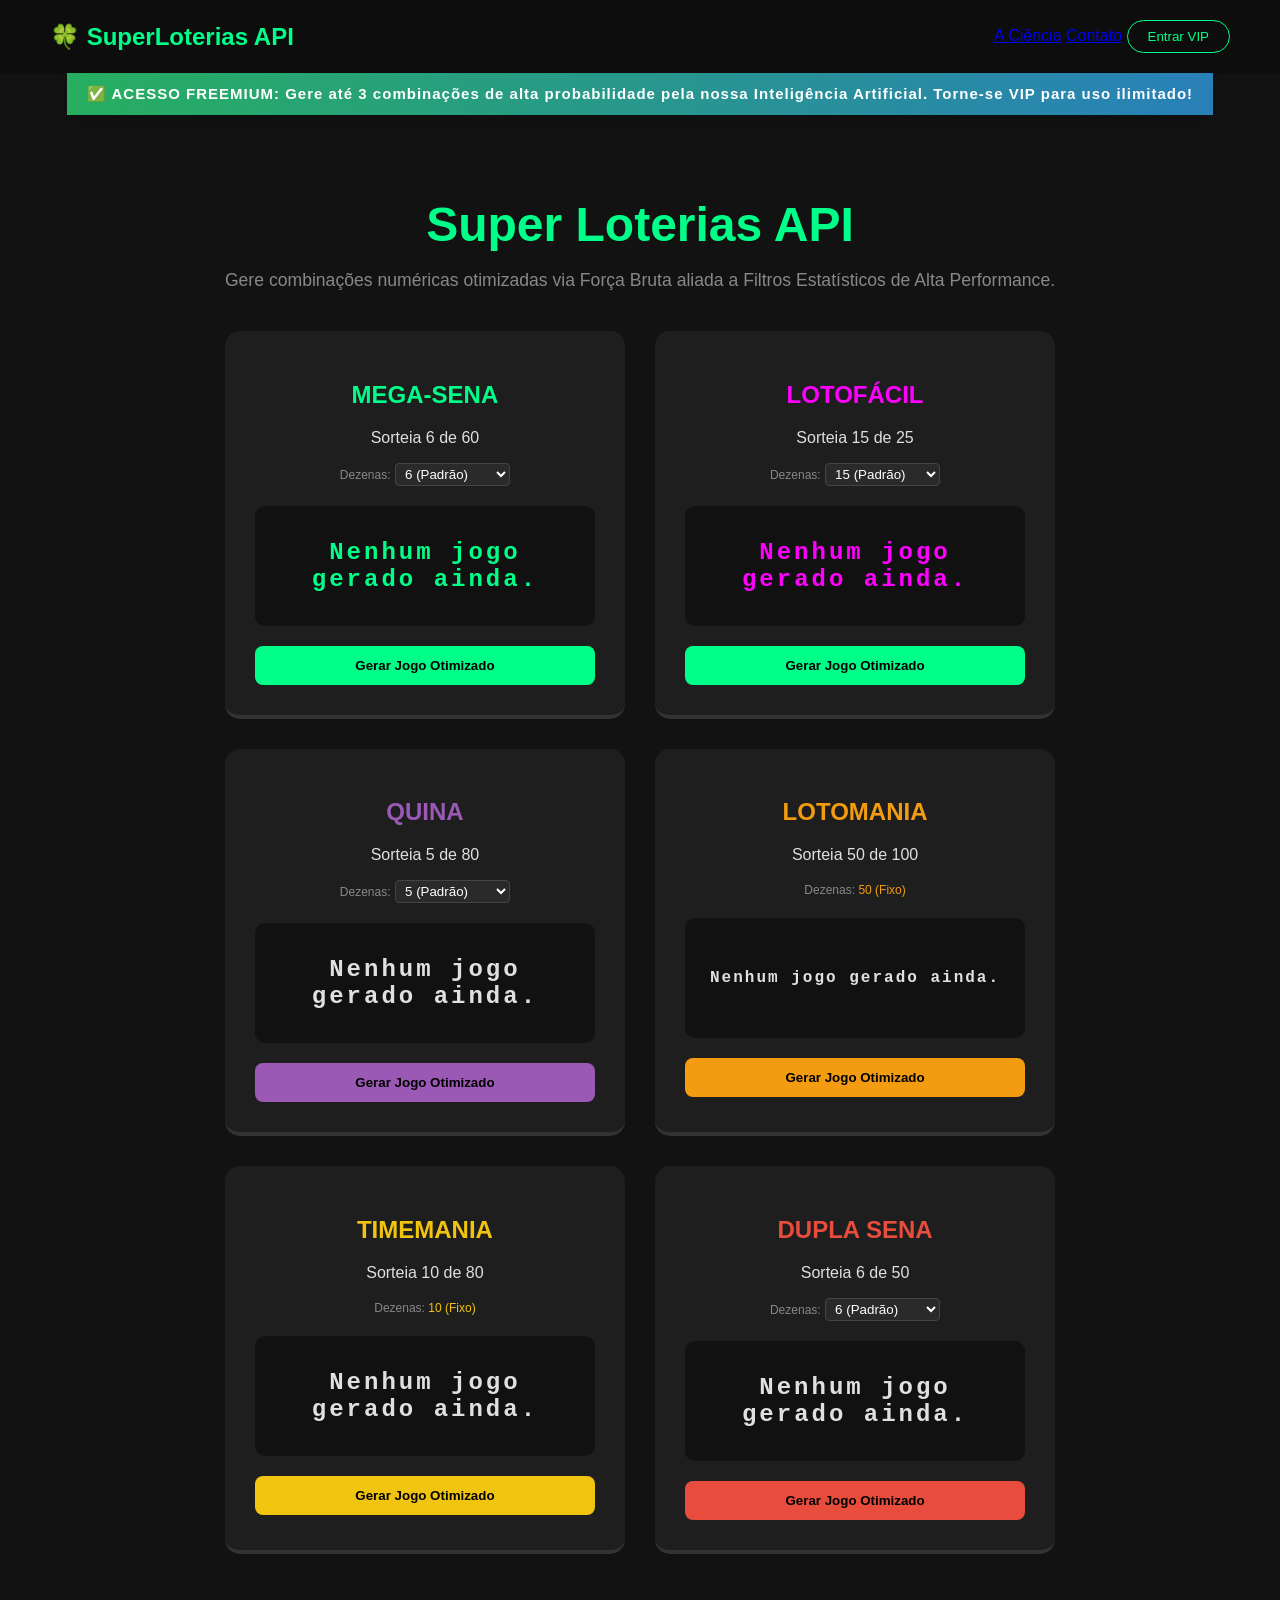
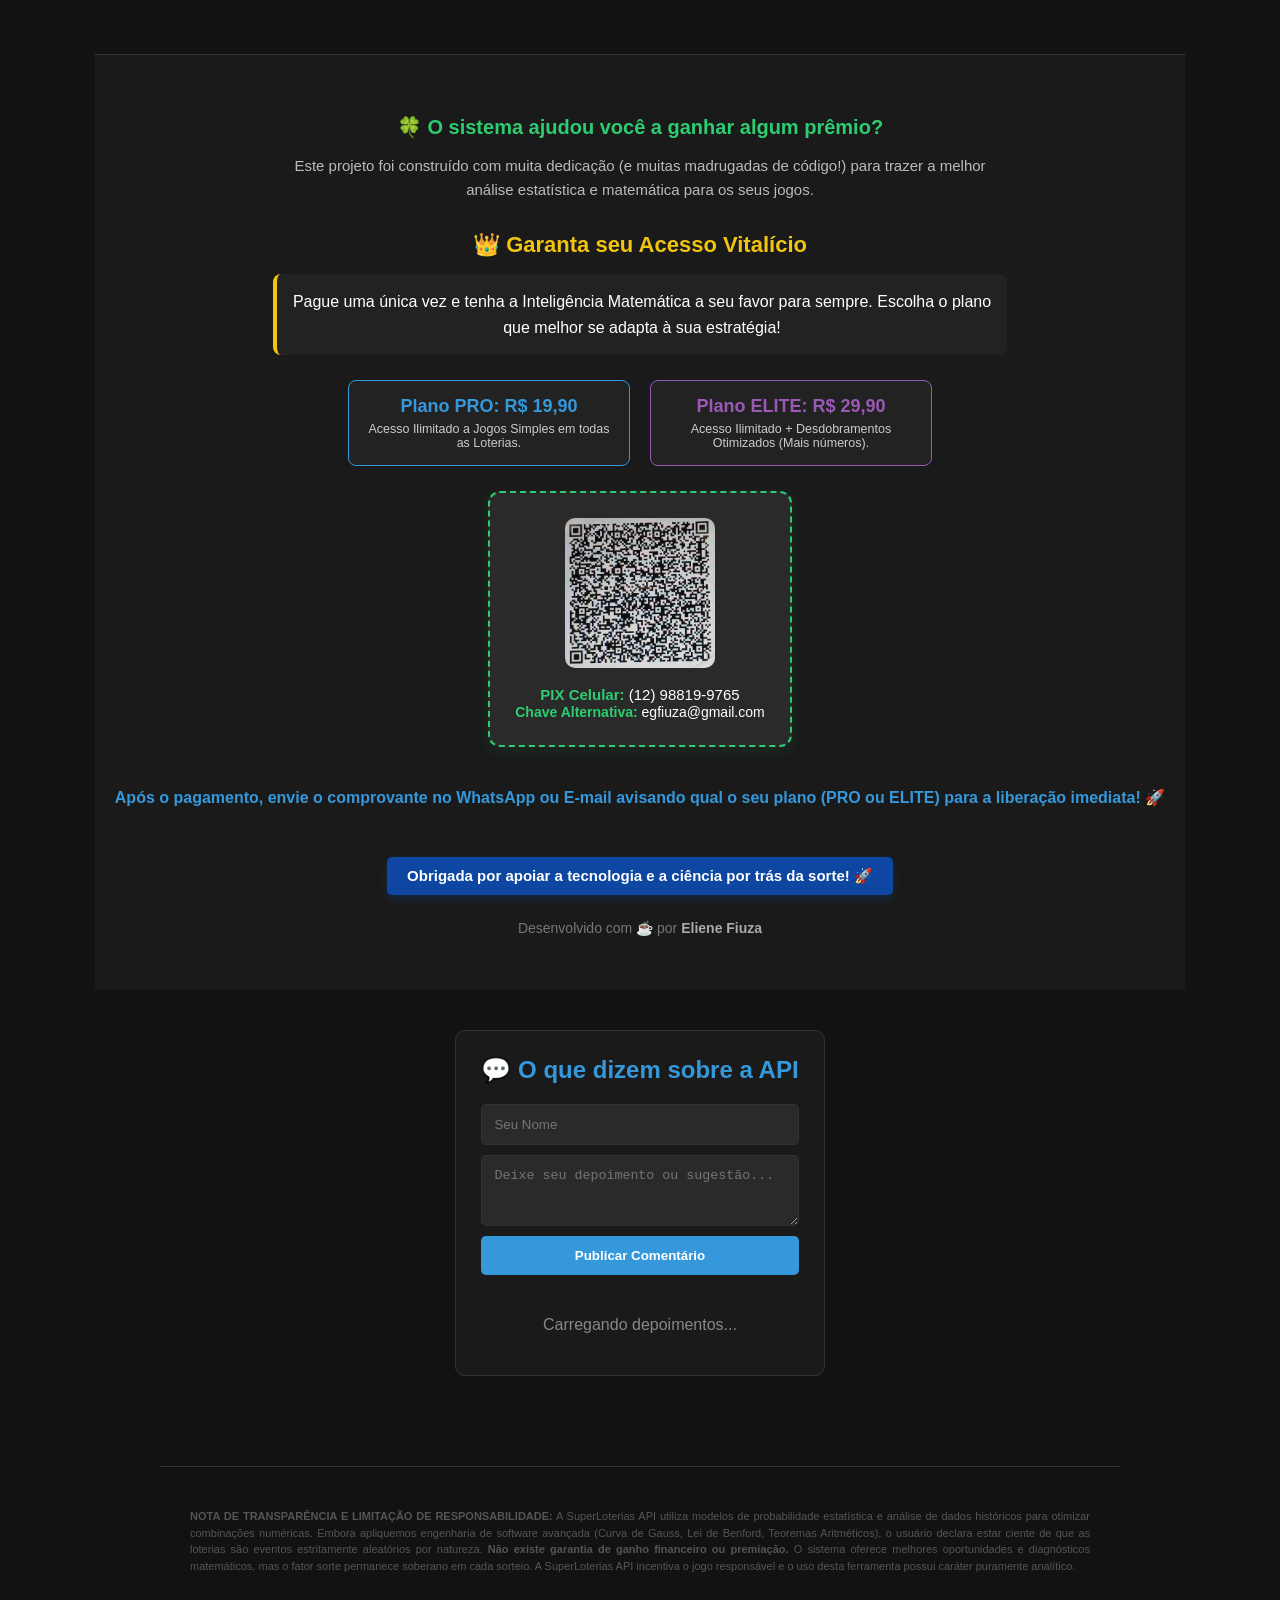
==== index.html @ 779a80e0 "Feat: Ajuste acesso Vitalício" ====
<!DOCTYPE html>
<html lang="pt-br">
<head>
    <meta charset="UTF-8">
    <meta name="viewport" content="width=device-width, initial-scale=1.0">
    <title>SuperLoterias API | Inteligência na Nuvem</title>
    <link rel="stylesheet" href="style.css">
</head>
<body>
    <header>
        <div class="logo">🍀 SuperLoterias API</div>
        <nav>
            <a href="#" onclick="abrirCiencia()">A Ciência</a>
            <a href="#" onclick="abrirContato()">Contato</a>
            <button class="btn-vip" onclick="abrirModal()">Entrar VIP</button>
        </nav>
    </header>

    <div style="background: linear-gradient(90deg, #27ae60, #2980b9); color: white; text-align: center; padding: 12px 20px; font-weight: bold; font-size: 15px; letter-spacing: 1px; box-shadow: 0 4px 15px rgba(0, 0, 0, 0.2);">
        ✅ ACESSO FREEMIUM: Gere até 3 combinações de alta probabilidade pela nossa Inteligência Artificial. Torne-se VIP para uso ilimitado!
    </div>

    <main class="container">
        <h1>Super Loterias API</h1>
        <p class="subtitle">Gere combinações numéricas otimizadas via Força Bruta aliada a Filtros Estatísticos de Alta Performance.</p>

        <div class="cards-grid">
            <div class="card mega">
                <h2>MEGA-SENA</h2><p>Sorteia 6 de 60</p>
                <div style="margin: 10px 0;">
                    <label style="font-size: 12px; color: #888;">Dezenas:</label>
                    <select id="qtd_mega" style="background: #2a2a2a; color: white; border: 1px solid #444; border-radius: 4px; padding: 2px 5px;">
                        <option value="6">6 (Padrão)</option>
                        <option value="7">7 (Elite)</option>
                        <option value="8">8 (Elite)</option>
                        <option value="9">9 (Elite)</option>
                        <option value="10">10 (Elite)</option>
                        <option value="15">15 (Elite Máx)</option>
                    </select>
                </div>
                <div id="resultado-mega" class="resultado-box" style="min-height: 80px;">
                    <h2 id="numeros_mega" style="letter-spacing: 3px; margin: 10px 0;">Nenhum jogo gerado ainda.</h2>
                    <p id="analise_mega" style="font-size: 12px; color: #aaa; margin: 0;"></p>
                </div>
                <button id="btn_mega" onclick="gerarJogo('mega')" class="btn-gerar">Gerar Jogo Otimizado</button>
            </div>

            <div class="card loto">
                <h2>LOTOFÁCIL</h2><p>Sorteia 15 de 25</p>
                <div style="margin: 10px 0;">
                    <label style="font-size: 12px; color: #888;">Dezenas:</label>
                    <select id="qtd_lotofacil" style="background: #2a2a2a; color: white; border: 1px solid #444; border-radius: 4px; padding: 2px 5px;">
                        <option value="15">15 (Padrão)</option>
                        <option value="16">16 (Elite)</option>
                        <option value="17">17 (Elite)</option>
                        <option value="18">18 (Elite)</option>
                        <option value="19">19 (Elite)</option>
                        <option value="20">20 (Elite Máx)</option>
                    </select>
                </div>
                <div id="resultado-lotofacil" class="resultado-box" style="min-height: 80px;">
                    <h2 id="numeros_lotofacil" style="letter-spacing: 3px; margin: 10px 0;">Nenhum jogo gerado ainda.</h2>
                    <p id="analise_lotofacil" style="font-size: 12px; color: #aaa; margin: 0;"></p>
                </div>
                <button id="btn_lotofacil" onclick="gerarJogo('lotofacil')" class="btn-gerar">Gerar Jogo Otimizado</button>
            </div>

            <div class="card quina">
                <h2 style="color: #9b59b6;">QUINA</h2><p>Sorteia 5 de 80</p>
                <div style="margin: 10px 0;">
                    <label style="font-size: 12px; color: #888;">Dezenas:</label>
                    <select id="qtd_quina" style="background: #2a2a2a; color: white; border: 1px solid #444; border-radius: 4px; padding: 2px 5px;">
                        <option value="5">5 (Padrão)</option>
                        <option value="6">6 (Elite)</option>
                        <option value="7">7 (Elite)</option>
                        <option value="10">10 (Elite)</option>
                        <option value="15">15 (Elite Máx)</option>
                    </select>
                </div>
                <div id="resultado-quina" class="resultado-box" style="min-height: 80px;">
                    <h2 id="numeros_quina" style="letter-spacing: 3px; margin: 10px 0;">Nenhum jogo gerado ainda.</h2>
                    <p id="analise_quina" style="font-size: 12px; color: #aaa; margin: 0;"></p>
                </div>
                <button id="btn_quina" onclick="gerarJogo('quina')" class="btn-gerar" style="background-color: #9b59b6;">Gerar Jogo Otimizado</button>
            </div>

            <div class="card lotomania">
                <h2 style="color: #f39c12;">LOTOMANIA</h2><p>Sorteia 50 de 100</p>
                <div style="margin: 10px 0;">
                    <label style="font-size: 12px; color: #888;">Dezenas: <span style="color: #f39c12;">50 (Fixo)</span></label>
                </div>
                <div id="resultado-lotomania" class="resultado-box" style="min-height: 80px;">
                    <h2 id="numeros_lotomania" style="letter-spacing: 2px; font-size: 16px; margin: 10px 0;">Nenhum jogo gerado ainda.</h2>
                    <p id="analise_lotomania" style="font-size: 12px; color: #aaa; margin: 0;"></p>
                </div>
                <button id="btn_lotomania" onclick="gerarJogo('lotomania')" class="btn-gerar" style="background-color: #f39c12;">Gerar Jogo Otimizado</button>
            </div>

            <div class="card timemania">
                <h2 style="color: #f1c40f;">TIMEMANIA</h2><p>Sorteia 10 de 80</p>
                <div style="margin: 10px 0;">
                    <label style="font-size: 12px; color: #888;">Dezenas: <span style="color: #f1c40f;">10 (Fixo)</span></label>
                </div>
                <div id="resultado-timemania" class="resultado-box" style="min-height: 80px;">
                    <h2 id="numeros_timemania" style="letter-spacing: 3px; margin: 10px 0;">Nenhum jogo gerado ainda.</h2>
                    <p id="analise_timemania" style="font-size: 12px; color: #aaa; margin: 0;"></p>
                </div>
                <button id="btn_timemania" onclick="gerarJogo('timemania')" class="btn-gerar" style="background-color: #f1c40f; color: black;">Gerar Jogo Otimizado</button>
            </div>

            <div class="card duplasena">
                <h2 style="color: #e74c3c;">DUPLA SENA</h2><p>Sorteia 6 de 50</p>
                <div style="margin: 10px 0;">
                    <label style="font-size: 12px; color: #888;">Dezenas:</label>
                    <select id="qtd_duplasena" style="background: #2a2a2a; color: white; border: 1px solid #444; border-radius: 4px; padding: 2px 5px;">
                        <option value="6">6 (Padrão)</option>
                        <option value="7">7 (Elite)</option>
                        <option value="8">8 (Elite)</option>
                        <option value="10">10 (Elite)</option>
                        <option value="15">15 (Elite Máx)</option>
                    </select>
                </div>
                <div id="resultado-duplasena" class="resultado-box" style="min-height: 80px;">
                    <h2 id="numeros_duplasena" style="letter-spacing: 3px; margin: 10px 0;">Nenhum jogo gerado ainda.</h2>
                    <p id="analise_duplasena" style="font-size: 12px; color: #aaa; margin: 0;"></p>
                </div>
                <button id="btn_duplasena" onclick="gerarJogo('duplasena')" class="btn-gerar" style="background-color: #e74c3c;">Gerar Jogo Otimizado</button>
            </div>
        </div>
    </main>

    <div id="modal-login" style="display: none; position: fixed; top: 0; left: 0; width: 100%; height: 100%; background: rgba(0,0,0,0.8); z-index: 1000; justify-content: center; align-items: center;">
        <div style="background: #1a1a1a; padding: 30px; border-radius: 10px; text-align: center; border: 2px solid #2ecc71; width: 300px; position: relative;">
            <button onclick="fecharModal()" style="position: absolute; top: 10px; right: 15px; background: none; border: none; color: white; cursor: pointer; font-size: 16px;">X</button>
            <h2 style="color: #2ecc71; margin-top: 0;">Entrar no Sistema</h2>
            <input type="email" id="email_login" placeholder="Seu E-mail" style="width: 90%; padding: 10px; margin-bottom: 10px; border-radius: 5px; border: 1px solid #333; background: #2a2a2a; color: white;" required>
            <input type="password" id="senha_login" placeholder="Sua Senha" style="width: 90%; padding: 10px; margin-bottom: 20px; border-radius: 5px; border: 1px solid #333; background: #2a2a2a; color: white;" required>
            <button onclick="fazerLogin(event)" style="width: 100%; padding: 12px; background: #2ecc71; border: none; border-radius: 5px; font-weight: bold; cursor: pointer;">Acessar API</button>
            <p style="color: #888; font-size: 14px; margin-top: 15px;">Ainda não tem conta? <a href="#" onclick="trocarParaCadastro()" style="color: #2ecc71; text-decoration: none; font-weight: bold;">Cadastre-se</a></p>
        </div>
    </div>

    <div id="modal-cadastro" style="display: none; position: fixed; top: 0; left: 0; width: 100%; height: 100%; background: rgba(0,0,0,0.8); z-index: 1000; justify-content: center; align-items: center;">
        <div style="background: #1a1a1a; padding: 30px; border-radius: 10px; text-align: center; border: 2px solid #2ecc71; width: 300px; position: relative;">
            <button onclick="fecharModalCadastro()" style="position: absolute; top: 10px; right: 15px; background: none; border: none; color: white; cursor: pointer; font-size: 16px;">X</button>
            <h2 style="color: #2ecc71; margin-top: 0;">Criar Conta VIP</h2>
            <input type="text" id="nome_cad" placeholder="Seu Nome" style="width: 90%; padding: 10px; margin-bottom: 10px; border-radius: 5px; border: 1px solid #333; background: #2a2a2a; color: white;" required>
            <input type="email" id="email_cad" placeholder="Seu E-mail" style="width: 90%; padding: 10px; margin-bottom: 10px; border-radius: 5px; border: 1px solid #333; background: #2a2a2a; color: white;" required>
            <input type="password" id="senha_cad" placeholder="Sua Senha" style="width: 90%; padding: 10px; margin-bottom: 20px; border-radius: 5px; border: 1px solid #333; background: #2a2a2a; color: white;" required>
            <button onclick="fazerCadastro(event)" style="width: 100%; padding: 12px; background: #55efc4; border: none; border-radius: 5px; font-weight: bold; cursor: pointer; color: #000;">Cadastrar</button>
            <p style="color: #888; font-size: 14px; margin-top: 15px;">Já tem uma conta? <a href="#" onclick="trocarParaLogin()" style="color: #2ecc71; text-decoration: none; font-weight: bold;">Faça Login</a></p>
        </div>
    </div>

    <div id="modal-ciencia" style="display: none; position: fixed; top: 0; left: 0; width: 100%; height: 100%; background: rgba(0,0,0,0.8); z-index: 1000; justify-content: center; align-items: center;">
        <div style="background: #1a1a1a; padding: 40px; border-radius: 10px; text-align: left; border: 2px solid #9b59b6; width: 700px; max-width: 90%; position: relative; color: white; max-height: 80vh; overflow-y: auto;">
            <button onclick="fecharCiencia()" style="position: absolute; top: 15px; right: 20px; background: none; border: none; color: white; cursor: pointer; font-size: 18px; font-weight: bold;">X</button>
            <h2 style="color: #9b59b6; margin-top: 0; text-align: center; font-size: 24px;">A Ciência por trás da Probabilidade</h2>
            <p style="font-size: 15px; line-height: 1.6; color: #ccc;">O <b>SuperLoterias API</b> não é um gerador aleatório de "palpites". É um motor de inteligência artificial que aplica heurísticas avançadas, leis matemáticas imutáveis e mineração de dados em tempo real para filtrar as piores combinações. Nosso algoritmo analisa o comportamento estatístico histórico de todas as loterias do Brasil.</p>
            <div style="background: #2a2a2a; padding: 20px; border-radius: 8px; margin-top: 20px;">
                <ul style="list-style-type: none; padding-left: 0; margin: 0; line-height: 1.8;">
                    <li style="margin-bottom: 10px;">📊 <b>Lei dos Grandes Números:</b> Garantimos que a distribuição das dezenas respeite a tendência de convergência estatística a longo prazo.</li>
                    <li style="margin-bottom: 10px;">📉 <b>Lei de Benford (Primeiro Dígito):</b> Aplicamos a regra logarítmica para analisar a naturalidade da distribuição das dezenas sorteadas.</li>
                    <li style="margin-bottom: 10px;">🔔 <b>Curva de Gauss (Distribuição Normal):</b> Jogos onde a soma foge drasticamente do pico da curva do sino histórico são imediatamente descartados.</li>
                    <li style="margin-bottom: 10px;">🌀 <b>Sequência de Fibonacci:</b> Monitoramento de dezenas que pertencem à proporção áurea, ajustando o peso probabilístico.</li>
                    <li style="margin-bottom: 10px;">⚖️ <b>Leis da Aritmética e Paridade:</b> Controle algorítmico estrito para equilibrar a proporção de números Pares, Ímpares e números Primos.</li>
                    <li style="margin-bottom: 10px;">📡 <b>Sincronização em Tempo Real:</b> Validação cruzada com bancos de dados dos servidores oficiais da Caixa Econômica Federal.</li>
                    <li style="margin-bottom: 0;">💻 <b>Força Bruta Otimizada:</b> Milhares de loops gerados em milissegundos. Se o jogo não passar em <i>todos</i> os filtros acima, a IA o descarta.</li>
                </ul>
            </div>
            <p style="text-align: center; margin-top: 25px; color: #f1c40f; font-weight: bold;">Aqui, a matemática trabalha pela sua sorte.</p>
        </div>
    </div>

    <div id="modal-contato" style="display: none; position: fixed; top: 0; left: 0; width: 100%; height: 100%; background: rgba(0,0,0,0.8); z-index: 1000; justify-content: center; align-items: center;">
        <div style="background: #1a1a1a; padding: 30px; border-radius: 10px; text-align: center; border: 2px solid #3498db; width: 300px; position: relative; color: white;">
            <button onclick="fecharContato()" style="position: absolute; top: 10px; right: 15px; background: none; border: none; color: white; cursor: pointer; font-size: 16px;">X</button>
            <h2 style="color: #3498db; margin-top: 0;">Contato</h2>
            <p>Desenvolvido por <b>Eliene Fiuza</b></p>
            <p>Estudante de Análise e Desenvolvimento de Sistemas (ADS) - FATEC</p>
            <p>✉️ egfiuza@gmail.com</p>
        </div>
    </div>

    <div style="text-align: center; padding: 40px 20px; color: #aaa; font-size: 15px; margin-top: 50px; border-top: 1px solid #333; background-color: #1a1a1a;" id="area-vip">
        
        <p style="color: #2ecc71; font-weight: bold; font-size: 20px; margin-bottom: 15px;">
            🍀 O sistema ajudou você a ganhar algum prêmio?
        </p>
        
        <p style="margin-bottom: 30px; font-size: 15px; color: #bbb; max-width: 700px; margin-left: auto; margin-right: auto; line-height: 1.6;">
            Este projeto foi construído com muita dedicação (e muitas madrugadas de código!) para trazer a melhor análise estatística e matemática para os seus jogos.
        </p>

        <p style="color: #f1c40f; font-weight: bold; font-size: 22px; margin-bottom: 15px;">
            👑 Garanta seu Acesso Vitalício
        </p>
        
        <p style="margin-bottom: 25px; font-size: 16px; color: #fff; max-width: 700px; margin-left: auto; margin-right: auto; line-height: 1.6; background: #222; padding: 15px; border-radius: 8px; border-left: 4px solid #f1c40f;">
            Pague uma única vez e tenha a Inteligência Matemática a seu favor para sempre. Escolha o plano que melhor se adapta à sua estratégia!
        </p>

        <div style="display: flex; justify-content: center; gap: 20px; margin-bottom: 25px; flex-wrap: wrap;">
            <div style="background: #222; padding: 15px; border-radius: 8px; border: 1px solid #3498db; width: 250px;">
                <span style="color: #3498db; font-weight: bold; font-size: 18px;">Plano PRO: R$ 19,90</span><br>
                <small style="color: #ccc; display: block; margin-top: 5px;">Acesso Ilimitado a Jogos Simples em todas as Loterias.</small>
            </div>
            <div style="background: #222; padding: 15px; border-radius: 8px; border: 1px solid #9b59b6; width: 250px;">
                <span style="color: #9b59b6; font-weight: bold; font-size: 18px;">Plano ELITE: R$ 29,90</span><br>
                <small style="color: #ccc; display: block; margin-top: 5px;">Acesso Ilimitado + Desdobramentos Otimizados (Mais números).</small>
            </div>
        </div>
        
        <div style="background: #2a2a2a; display: inline-block; padding: 25px; border-radius: 12px; border: 2px dashed #2ecc71; box-shadow: 0 4px 15px rgba(46, 204, 113, 0.1); margin-bottom: 25px;">
            <img src="qrcode.png" alt="QR Code PIX VIP" style="width: 150px; height: 150px; border-radius: 10px; margin-bottom: 15px;">
            <br>
            <span style="color: #2ecc71; font-size: 15px;"><b>PIX Celular:</b> <span style="color: #fff;">(12) 98819-9765</span></span><br>
            <span style="color: #2ecc71; font-size: 14px;"><b>Chave Alternativa:</b> <span style="color: #fff;">egfiuza@gmail.com</span></span>
        </div>

        <p style="font-weight: bold; color: #3498db; font-size: 16px; margin-bottom: 35px;">
            Após o pagamento, envie o comprovante no WhatsApp ou E-mail avisando qual o seu plano (PRO ou ELITE) para a liberação imediata! 🚀
        </p>

        <p style="background-color: #0d47a1; color: white; display: inline-block; padding: 10px 20px; border-radius: 5px; font-weight: bold; margin-bottom: 15px; box-shadow: 0 4px 10px rgba(13, 71, 161, 0.3);">
            Obrigada por apoiar a tecnologia e a ciência por trás da sorte! 🚀
        </p>

        <p style="font-size: 14px; color: #777; margin-top: 10px;">
            Desenvolvido com ☕ por <b style="color: #aaa;">Eliene Fiuza</b>
        </p>
    </div>

    <section style="max-width: 800px; margin: 40px auto; padding: 25px; background: #1a1a1a; border-radius: 10px; border: 1px solid #333;">
        <h2 style="color: #3498db; text-align: center; margin-top: 0;">💬 O que dizem sobre a API</h2>
        
        <div style="margin-bottom: 25px; display: flex; flex-direction: column; gap: 10px;">
            <input type="text" id="nome_comentario" placeholder="Seu Nome" style="padding: 12px; border-radius: 5px; border: 1px solid #333; background: #2a2a2a; color: white;" required>
            <textarea id="texto_comentario" placeholder="Deixe seu depoimento ou sugestão..." rows="3" style="padding: 12px; border-radius: 5px; border: 1px solid #333; background: #2a2a2a; color: white; resize: vertical;" required></textarea>
            <button onclick="enviarComentario()" style="padding: 12px; background: #3498db; color: white; border: none; border-radius: 5px; font-weight: bold; cursor: pointer; transition: 0.3s;">Publicar Comentário</button>
        </div>

        <div id="lista_comentarios" style="display: flex; flex-direction: column; gap: 15px;">
            <p style="text-align: center; color: #888;">Carregando depoimentos...</p>
        </div>
    </section>

    <footer style="margin-top: 50px; padding: 30px; border-top: 1px solid #333; color: #555; font-size: 11px; text-align: justify; max-width: 900px; margin-left: auto; margin-right: auto; line-height: 1.5;">
        <p><b>NOTA DE TRANSPARÊNCIA E LIMITAÇÃO DE RESPONSABILIDADE:</b> A SuperLoterias API utiliza modelos de probabilidade estatística e análise de dados históricos para otimizar combinações numéricas. Embora apliquemos engenharia de software avançada (Curva de Gauss, Lei de Benford, Teoremas Aritméticos), o usuário declara estar ciente de que as loterias são eventos estritamente aleatórios por natureza. <b>Não existe garantia de ganho financeiro ou premiação.</b> O sistema oferece melhores oportunidades e diagnósticos matemáticos, mas o fator sorte permanece soberano em cada sorteio. A SuperLoterias API incentiva o jogo responsável e o uso desta ferramenta possui caráter puramente analítico.</p>
    </footer>

    <script src="script.js?v=8.0"></script>
</body>
</html>
---- style.css ----
/* Configurações Globais - Estilo Dark Mode */
:root {
    --primary-color: #00ff88; /* Verde Neon */
    --bg-dark: #121212;       /* Fundo quase preto */
    --card-bg: #1e1e1e;       /* Fundo dos cards */
    --text-light: #e0e0e0;
}

body {
    background-color: var(--bg-dark);
    color: var(--text-light);
    font-family: 'Segoe UI', Tahoma, Geneva, Verdana, sans-serif;
    margin: 0;
    display: flex;
    flex-direction: column;
    align-items: center;
}

/* Cabeçalho */
header {
    width: 100%;
    padding: 20px 50px;
    display: flex;
    justify-content: space-between;
    align-items: center;
    background: rgba(0, 0, 0, 0.3);
    box-sizing: border-box;
}

.logo {
    font-weight: bold;
    color: var(--primary-color);
    font-size: 1.5rem;
}

/* Container Principal */
.container {
    max-width: 1000px;
    text-align: center;
    padding: 50px 20px;
}

h1 {
    font-size: 3rem;
    color: var(--primary-color);
    margin-bottom: 10px;
}

.subtitle {
    font-size: 1.1rem;
    color: #888;
    margin-bottom: 40px;
}

/* Grid de Cards */
.cards-grid {
    display: grid;
    grid-template-columns: repeat(auto-fit, minmax(300px, 1fr));
    gap: 30px;
    margin-top: 20px;
}

.card {
    background: var(--card-bg);
    padding: 30px;
    border-radius: 15px;
    border-bottom: 4px solid #333;
    transition: transform 0.3s ease;
}

.card:hover {
    transform: translateY(-5px);
    border-color: var(--primary-color);
}

.card.mega h2 { color: var(--primary-color); }
.card.loto h2 { color: #ff00ff; } /* Rosa para a Lotofácil */

/* Box de Resultado */
.resultado-box {
    background: #111;
    padding: 20px;
    border-radius: 10px;
    margin: 20px 0;
    min-height: 50px;
    display: flex;
    align-items: center;
    justify-content: center;
    font-family: 'Courier New', Courier, monospace;
}

/* Botões */
.btn-gerar {
    background: var(--primary-color);
    color: #000;
    border: none;
    padding: 12px 25px;
    border-radius: 8px;
    font-weight: bold;
    cursor: pointer;
    width: 100%;
    transition: opacity 0.2s;
}

.btn-gerar:hover {
    opacity: 0.8;
}

.btn-vip {
    background: transparent;
    border: 1px solid var(--primary-color);
    color: var(--primary-color);
    padding: 8px 20px;
    border-radius: 20px;
    cursor: pointer;
}
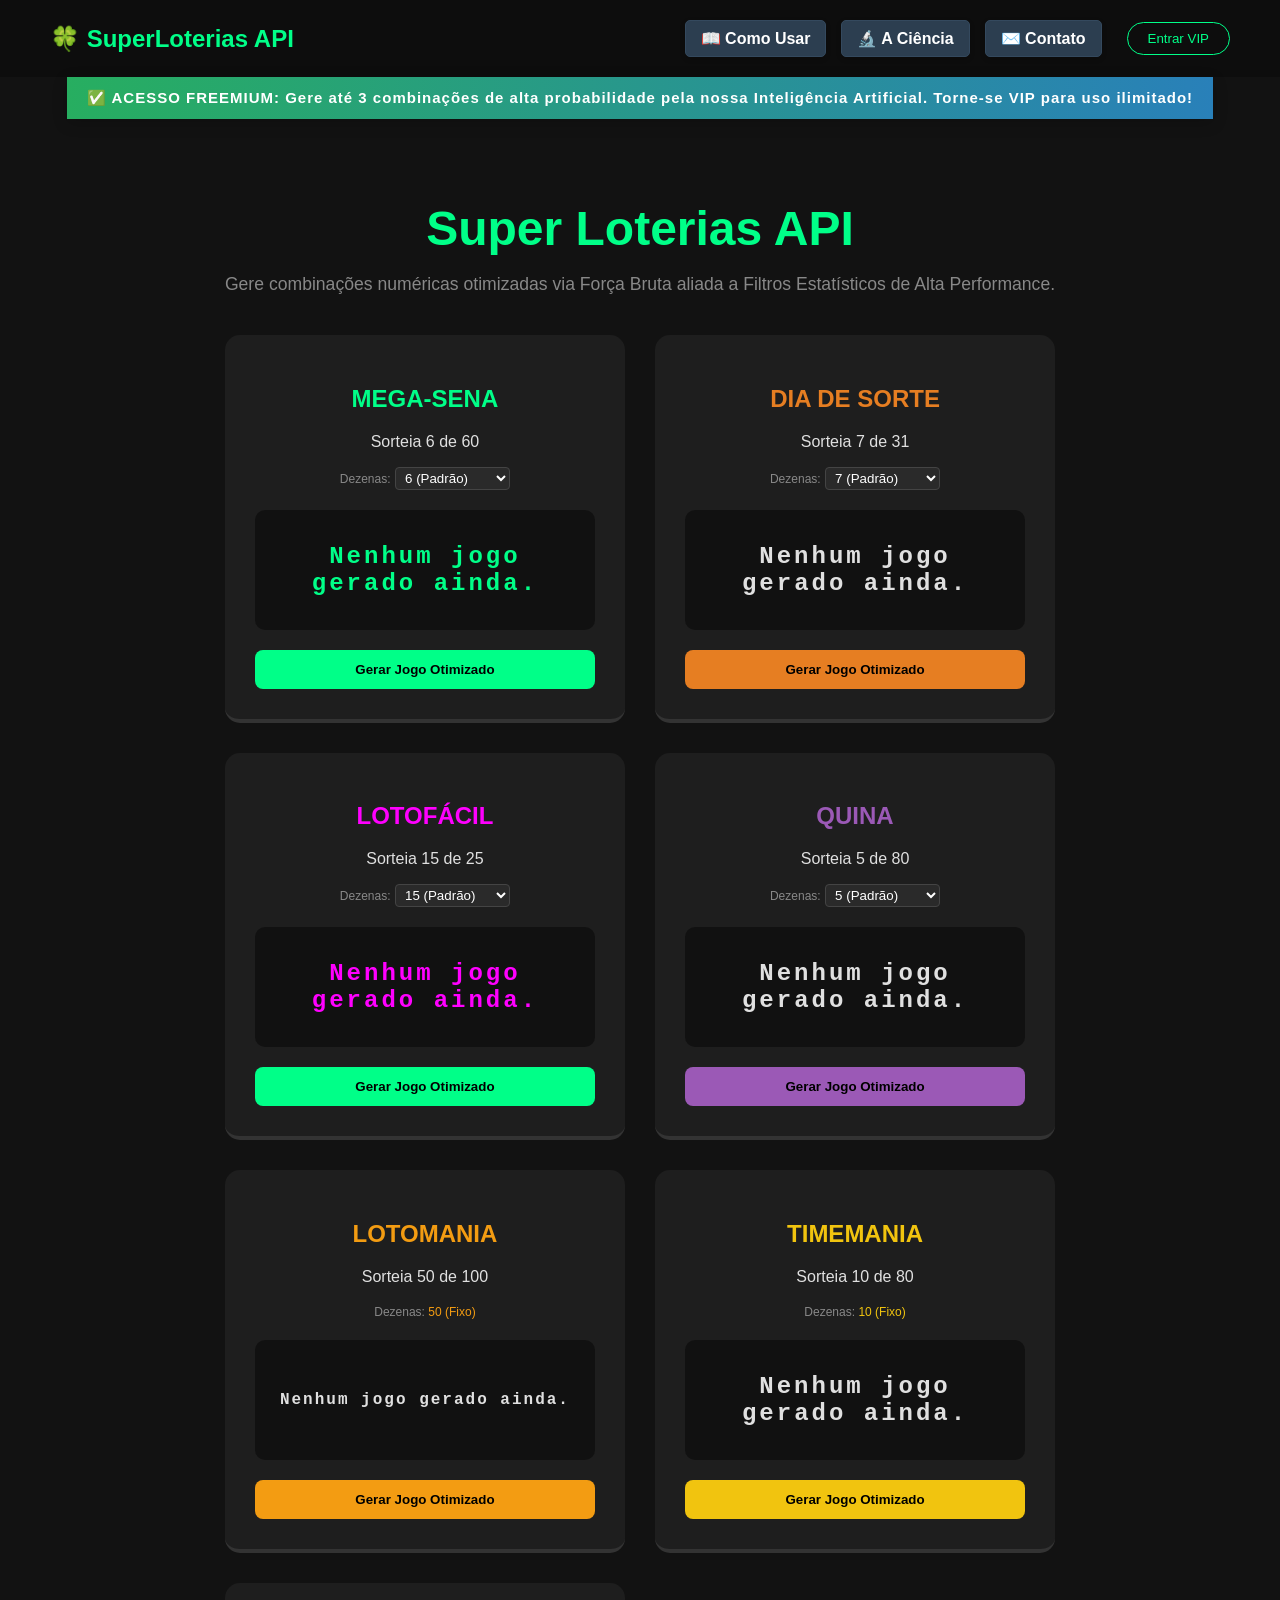
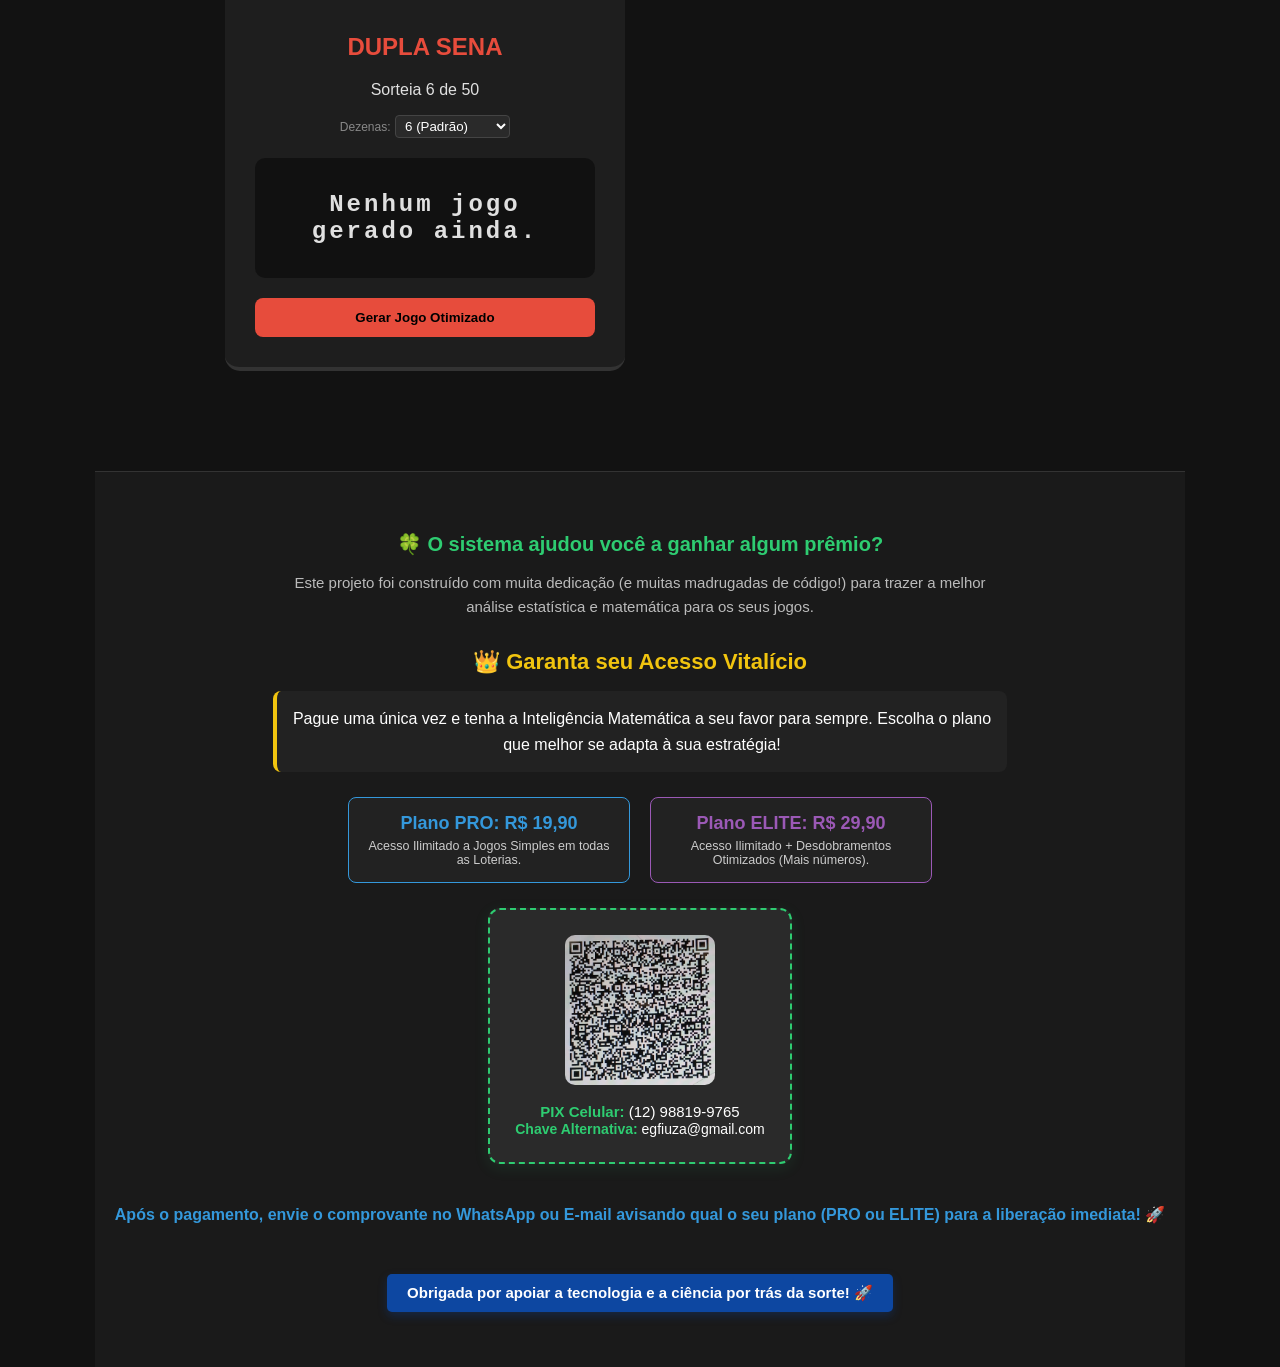
==== commit 25ec153b: "feat: Ajuste Botões e nova Página" ====
--- a/index.html
+++ b/index.html
@@ -8,11 +8,12 @@
 </head>
 <body>
     <header>
-        <div class="logo">🍀 SuperLoterias API</div>
-        <nav>
-            <a href="#" onclick="abrirCiencia()">A Ciência</a>
-            <a href="#" onclick="abrirContato()">Contato</a>
-            <button class="btn-vip" onclick="abrirModal()">Entrar VIP</button>
+    <div class="logo">🍀 SuperLoterias API</div>
+        <nav style="display: flex; gap: 15px; align-items: center; flex-wrap: wrap; justify-content: center;">
+            <a href="#" onclick="abrirInstrucoes()" style="padding: 8px 15px; background: #2c3e50; border: 1px solid #34495e; border-radius: 5px; color: white; text-decoration: none; font-weight: bold; transition: 0.3s; box-shadow: 0 2px 5px rgba(0,0,0,0.2);">📖 Como Usar</a>
+            <a href="#" onclick="abrirCiencia()" style="padding: 8px 15px; background: #2c3e50; border: 1px solid #34495e; border-radius: 5px; color: white; text-decoration: none; font-weight: bold; transition: 0.3s; box-shadow: 0 2px 5px rgba(0,0,0,0.2);">🔬 A Ciência</a>
+            <a href="#" onclick="abrirContato()" style="padding: 8px 15px; background: #2c3e50; border: 1px solid #34495e; border-radius: 5px; color: white; text-decoration: none; font-weight: bold; transition: 0.3s; box-shadow: 0 2px 5px rgba(0,0,0,0.2);">✉️ Contato</a>
+            <button class="btn-vip" onclick="abrirModal()" style="margin-left: 10px;">Entrar VIP</button>
         </nav>
     </header>
 
@@ -43,6 +44,25 @@
                     <p id="analise_mega" style="font-size: 12px; color: #aaa; margin: 0;"></p>
                 </div>
                 <button id="btn_mega" onclick="gerarJogo('mega')" class="btn-gerar">Gerar Jogo Otimizado</button>
+            </div>
+            
+            <div class="card diadesorte">
+                <h2 style="color: #e67e22;">DIA DE SORTE</h2><p>Sorteia 7 de 31</p>
+                <div style="margin: 10px 0;">
+                    <label style="font-size: 12px; color: #888;">Dezenas:</label>
+                    <select id="qtd_diadesorte" style="background: #2a2a2a; color: white; border: 1px solid #444; border-radius: 4px; padding: 2px 5px;">
+                        <option value="7">7 (Padrão)</option>
+                        <option value="8">8 (Elite)</option>
+                        <option value="9">9 (Elite)</option>
+                        <option value="10">10 (Elite)</option>
+                        <option value="15">15 (Elite Máx)</option>
+                    </select>
+                </div>
+                <div id="resultado-diadesorte" class="resultado-box" style="min-height: 80px;">
+                    <h2 id="numeros_diadesorte" style="letter-spacing: 3px; margin: 10px 0;">Nenhum jogo gerado ainda.</h2>
+                    <p id="analise_diadesorte" style="font-size: 12px; color: #aaa; margin: 0;"></p>
+                </div>
+                <button id="btn_diadesorte" onclick="gerarJogo('diadesorte')" class="btn-gerar" style="background-color: #e67e22;">Gerar Jogo Otimizado</button>
             </div>
 
             <div class="card loto">
@@ -128,6 +148,31 @@
             </div>
         </div>
     </main>
+
+    <div id="modal-instrucoes" style="display: none; position: fixed; top: 0; left: 0; width: 100%; height: 100%; background: rgba(0,0,0,0.85); z-index: 1000; justify-content: center; align-items: center;">
+        <div style="background: #1a1a1a; padding: 40px; border-radius: 10px; text-align: left; border: 2px solid #e67e22; width: 800px; max-width: 95%; position: relative; color: white; max-height: 85vh; overflow-y: auto;">
+            <button onclick="fecharInstrucoes()" style="position: absolute; top: 15px; right: 20px; background: none; border: none; color: white; cursor: pointer; font-size: 18px; font-weight: bold;">X</button>
+            
+            <h2 style="color: #e67e22; margin-top: 0; text-align: center; font-size: 26px;">🏎️ O Segredo da Teimosinha</h2>
+            
+            <p style="font-size: 16px; line-height: 1.6; color: #ccc;">Gerar um jogo com a <b>SuperLoterias API</b> e usá-lo apenas uma vez é como comprar uma Ferrari e abastecer com gasolina adulterada! Nossos algoritmos encontram a combinação com a maior tendência estatística. Para que a matemática trabalhe a seu favor, <b>você precisa dar tempo a ela.</b></p>
+            
+            <div style="background: #222; padding: 15px; border-radius: 8px; border-left: 4px solid #3498db; margin-bottom: 25px;">
+                <h3 style="color: #3498db; margin-top: 0;">Regra de Ouro:</h3>
+                <p style="margin-bottom: 0;">Ao gerar seus números otimizados, vá à lotérica (ou no app) e marque a opção <b>Teimosinha para 4 ou 8 concursos consecutivos</b>. Mantenha o mesmo jogo forte em vez de trocar por jogos fracos toda semana.</p>
+            </div>
+
+            <h3 style="color: #2ecc71; text-align: center;">🏆 Caso Real de Sucesso</h3>
+            <div style="background: #2a2a2a; padding: 20px; border-radius: 8px; display: flex; gap: 20px; flex-wrap: wrap; align-items: center; justify-content: center;">
+                <div style="flex: 1; min-width: 250px;">
+                    <p style="font-size: 14px; color: #ddd; font-style: italic;">"Usando as técnicas de Força Bruta e os filtros da API, nossa assinante VIP Flavia aplicou a estratégia no Dia de Sorte. Resultado? Uma premiação total de <b>R$ 4.469,58</b> em um único bilhete! Contra fatos (e matemática) não há argumentos."</p>
+                </div>
+                <div style="flex: 1; text-align: center; min-width: 250px;">
+                    <a href="comprovantePremio.pdf" target="_blank" style="display: inline-block; padding: 10px 20px; background: #2ecc71; color: black; font-weight: bold; text-decoration: none; border-radius: 5px;">📄 Ver Comprovante Oficial</a>
+                </div>
+            </div>
+        </div>
+    </div>
 
     <div id="modal-login" style="display: none; position: fixed; top: 0; left: 0; width: 100%; height: 100%; background: rgba(0,0,0,0.8); z-index: 1000; justify-content: center; align-items: center;">
         <div style="background: #1a1a1a; padding: 30px; border-radius: 10px; text-align: center; border: 2px solid #2ecc71; width: 300px; position: relative;">
@@ -183,23 +228,18 @@
     </div>
 
     <div style="text-align: center; padding: 40px 20px; color: #aaa; font-size: 15px; margin-top: 50px; border-top: 1px solid #333; background-color: #1a1a1a;" id="area-vip">
-        
         <p style="color: #2ecc71; font-weight: bold; font-size: 20px; margin-bottom: 15px;">
             🍀 O sistema ajudou você a ganhar algum prêmio?
         </p>
-        
         <p style="margin-bottom: 30px; font-size: 15px; color: #bbb; max-width: 700px; margin-left: auto; margin-right: auto; line-height: 1.6;">
             Este projeto foi construído com muita dedicação (e muitas madrugadas de código!) para trazer a melhor análise estatística e matemática para os seus jogos.
         </p>
-
         <p style="color: #f1c40f; font-weight: bold; font-size: 22px; margin-bottom: 15px;">
             👑 Garanta seu Acesso Vitalício
         </p>
-        
         <p style="margin-bottom: 25px; font-size: 16px; color: #fff; max-width: 700px; margin-left: auto; margin-right: auto; line-height: 1.6; background: #222; padding: 15px; border-radius: 8px; border-left: 4px solid #f1c40f;">
             Pague uma única vez e tenha a Inteligência Matemática a seu favor para sempre. Escolha o plano que melhor se adapta à sua estratégia!
         </p>
-
         <div style="display: flex; justify-content: center; gap: 20px; margin-bottom: 25px; flex-wrap: wrap;">
             <div style="background: #222; padding: 15px; border-radius: 8px; border: 1px solid #3498db; width: 250px;">
                 <span style="color: #3498db; font-weight: bold; font-size: 18px;">Plano PRO: R$ 19,90</span><br>
@@ -210,45 +250,16 @@
                 <small style="color: #ccc; display: block; margin-top: 5px;">Acesso Ilimitado + Desdobramentos Otimizados (Mais números).</small>
             </div>
         </div>
-        
         <div style="background: #2a2a2a; display: inline-block; padding: 25px; border-radius: 12px; border: 2px dashed #2ecc71; box-shadow: 0 4px 15px rgba(46, 204, 113, 0.1); margin-bottom: 25px;">
             <img src="qrcode.png" alt="QR Code PIX VIP" style="width: 150px; height: 150px; border-radius: 10px; margin-bottom: 15px;">
             <br>
             <span style="color: #2ecc71; font-size: 15px;"><b>PIX Celular:</b> <span style="color: #fff;">(12) 98819-9765</span></span><br>
             <span style="color: #2ecc71; font-size: 14px;"><b>Chave Alternativa:</b> <span style="color: #fff;">egfiuza@gmail.com</span></span>
         </div>
-
         <p style="font-weight: bold; color: #3498db; font-size: 16px; margin-bottom: 35px;">
             Após o pagamento, envie o comprovante no WhatsApp ou E-mail avisando qual o seu plano (PRO ou ELITE) para a liberação imediata! 🚀
         </p>
-
         <p style="background-color: #0d47a1; color: white; display: inline-block; padding: 10px 20px; border-radius: 5px; font-weight: bold; margin-bottom: 15px; box-shadow: 0 4px 10px rgba(13, 71, 161, 0.3);">
             Obrigada por apoiar a tecnologia e a ciência por trás da sorte! 🚀
         </p>
-
-        <p style="font-size: 14px; color: #777; margin-top: 10px;">
-            Desenvolvido com ☕ por <b style="color: #aaa;">Eliene Fiuza</b>
-        </p>
-    </div>
-
-    <section style="max-width: 800px; margin: 40px auto; padding: 25px; background: #1a1a1a; border-radius: 10px; border: 1px solid #333;">
-        <h2 style="color: #3498db; text-align: center; margin-top: 0;">💬 O que dizem sobre a API</h2>
-        
-        <div style="margin-bottom: 25px; display: flex; flex-direction: column; gap: 10px;">
-            <input type="text" id="nome_comentario" placeholder="Seu Nome" style="padding: 12px; border-radius: 5px; border: 1px solid #333; background: #2a2a2a; color: white;" required>
-            <textarea id="texto_comentario" placeholder="Deixe seu depoimento ou sugestão..." rows="3" style="padding: 12px; border-radius: 5px; border: 1px solid #333; background: #2a2a2a; color: white; resize: vertical;" required></textarea>
-            <button onclick="enviarComentario()" style="padding: 12px; background: #3498db; color: white; border: none; border-radius: 5px; font-weight: bold; cursor: pointer; transition: 0.3s;">Publicar Comentário</button>
-        </div>
-
-        <div id="lista_comentarios" style="display: flex; flex-direction: column; gap: 15px;">
-            <p style="text-align: center; color: #888;">Carregando depoimentos...</p>
-        </div>
-    </section>
-
-    <footer style="margin-top: 50px; padding: 30px; border-top: 1px solid #333; color: #555; font-size: 11px; text-align: justify; max-width: 900px; margin-left: auto; margin-right: auto; line-height: 1.5;">
-        <p><b>NOTA DE TRANSPARÊNCIA E LIMITAÇÃO DE RESPONSABILIDADE:</b> A SuperLoterias API utiliza modelos de probabilidade estatística e análise de dados históricos para otimizar combinações numéricas. Embora apliquemos engenharia de software avançada (Curva de Gauss, Lei de Benford, Teoremas Aritméticos), o usuário declara estar ciente de que as loterias são eventos estritamente aleatórios por natureza. <b>Não existe garantia de ganho financeiro ou premiação.</b> O sistema oferece melhores oportunidades e diagnósticos matemáticos, mas o fator sorte permanece soberano em cada sorteio. A SuperLoterias API incentiva o jogo responsável e o uso desta ferramenta possui caráter puramente analítico.</p>
-    </footer>
-
-    <script src="script.js?v=8.0"></script>
-</body>
-</html>+        <p style="
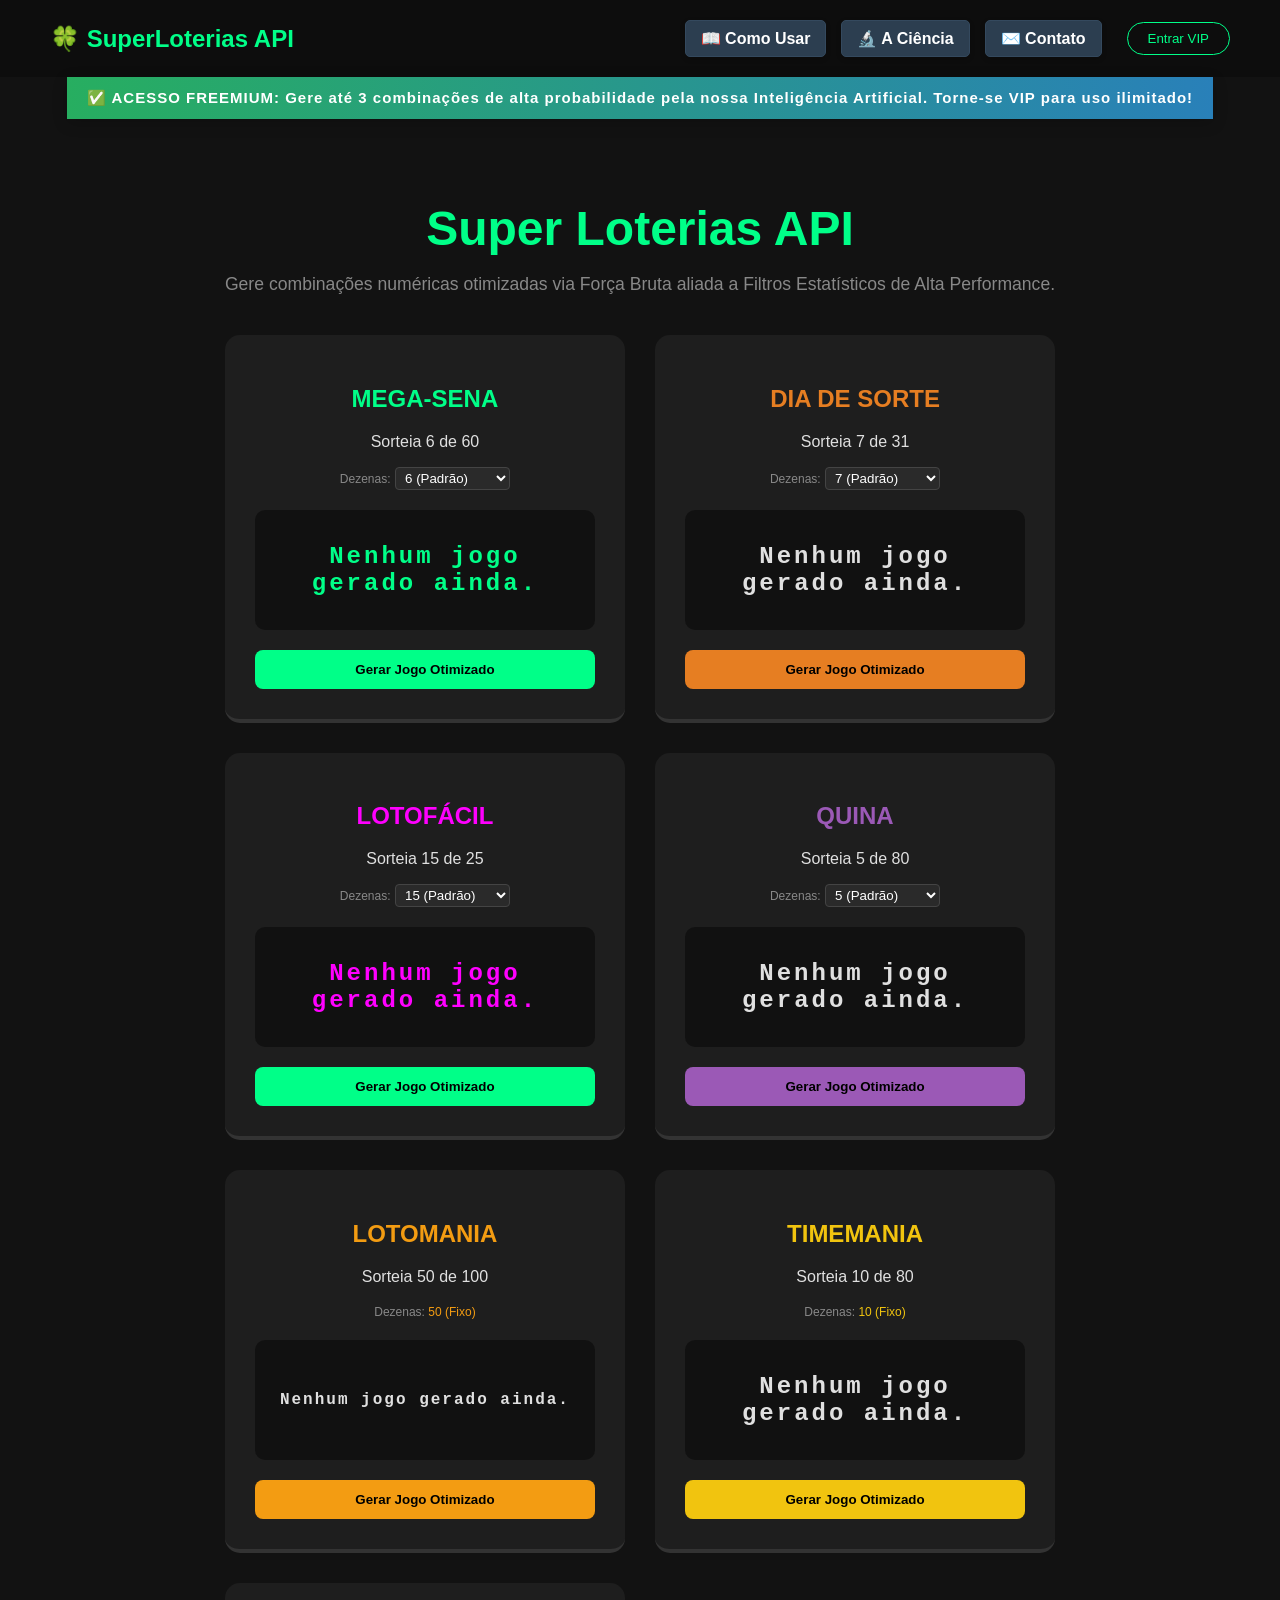
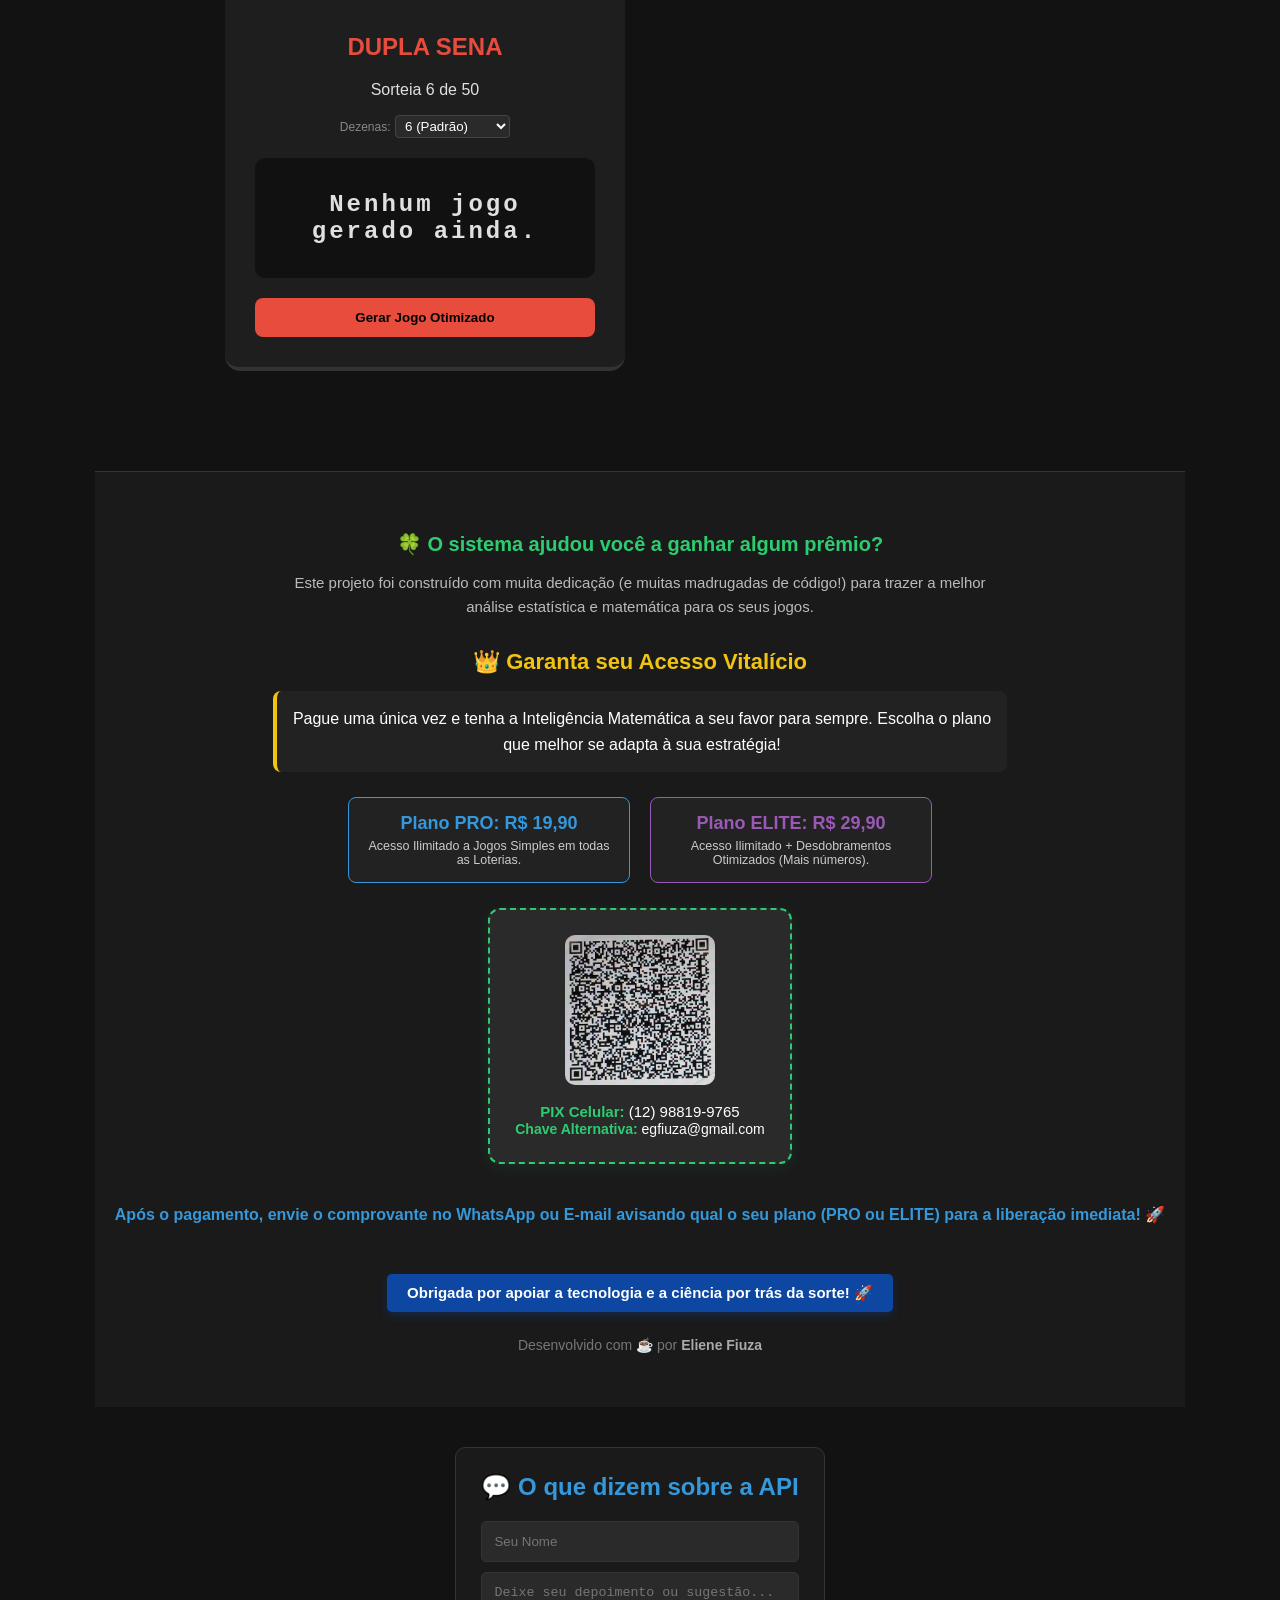
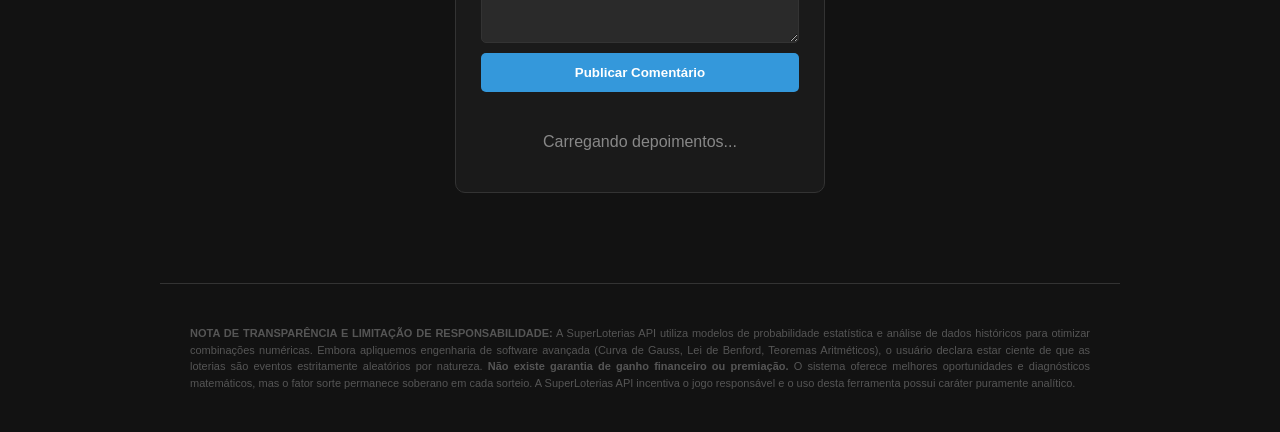
==== commit 7fec8a6f: "Ajustes do Campo Comentários" ====
--- a/index.html
+++ b/index.html
@@ -262,4 +262,29 @@
         <p style="background-color: #0d47a1; color: white; display: inline-block; padding: 10px 20px; border-radius: 5px; font-weight: bold; margin-bottom: 15px; box-shadow: 0 4px 10px rgba(13, 71, 161, 0.3);">
             Obrigada por apoiar a tecnologia e a ciência por trás da sorte! 🚀
         </p>
-        <p style="+        <p style="font-size: 14px; color: #777; margin-top: 10px;">
+            Desenvolvido com ☕ por <b style="color: #aaa;">Eliene Fiuza</b>
+        </p>
+    </div>
+
+    <section style="max-width: 800px; margin: 40px auto; padding: 25px; background: #1a1a1a; border-radius: 10px; border: 1px solid #333;">
+        <h2 style="color: #3498db; text-align: center; margin-top: 0;">💬 O que dizem sobre a API</h2>
+        
+        <div style="margin-bottom: 25px; display: flex; flex-direction: column; gap: 10px;">
+            <input type="text" id="nome_comentario" placeholder="Seu Nome" style="padding: 12px; border-radius: 5px; border: 1px solid #333; background: #2a2a2a; color: white;" required>
+            <textarea id="texto_comentario" placeholder="Deixe seu depoimento ou sugestão..." rows="3" style="padding: 12px; border-radius: 5px; border: 1px solid #333; background: #2a2a2a; color: white; resize: vertical;" required></textarea>
+            <button onclick="enviarComentario()" style="padding: 12px; background: #3498db; color: white; border: none; border-radius: 5px; font-weight: bold; cursor: pointer; transition: 0.3s;">Publicar Comentário</button>
+        </div>
+
+        <div id="lista_comentarios" style="display: flex; flex-direction: column; gap: 15px;">
+            <p style="text-align: center; color: #888;">Carregando depoimentos...</p>
+        </div>
+    </section>
+
+    <footer style="margin-top: 50px; padding: 30px; border-top: 1px solid #333; color: #555; font-size: 11px; text-align: justify; max-width: 900px; margin-left: auto; margin-right: auto; line-height: 1.5;">
+        <p><b>NOTA DE TRANSPARÊNCIA E LIMITAÇÃO DE RESPONSABILIDADE:</b> A SuperLoterias API utiliza modelos de probabilidade estatística e análise de dados históricos para otimizar combinações numéricas. Embora apliquemos engenharia de software avançada (Curva de Gauss, Lei de Benford, Teoremas Aritméticos), o usuário declara estar ciente de que as loterias são eventos estritamente aleatórios por natureza. <b>Não existe garantia de ganho financeiro ou premiação.</b> O sistema oferece melhores oportunidades e diagnósticos matemáticos, mas o fator sorte permanece soberano em cada sorteio. A SuperLoterias API incentiva o jogo responsável e o uso desta ferramenta possui caráter puramente analítico.</p>
+    </footer>
+
+<script src="script.js?v=9.1"></script>
+</body>
+</html>
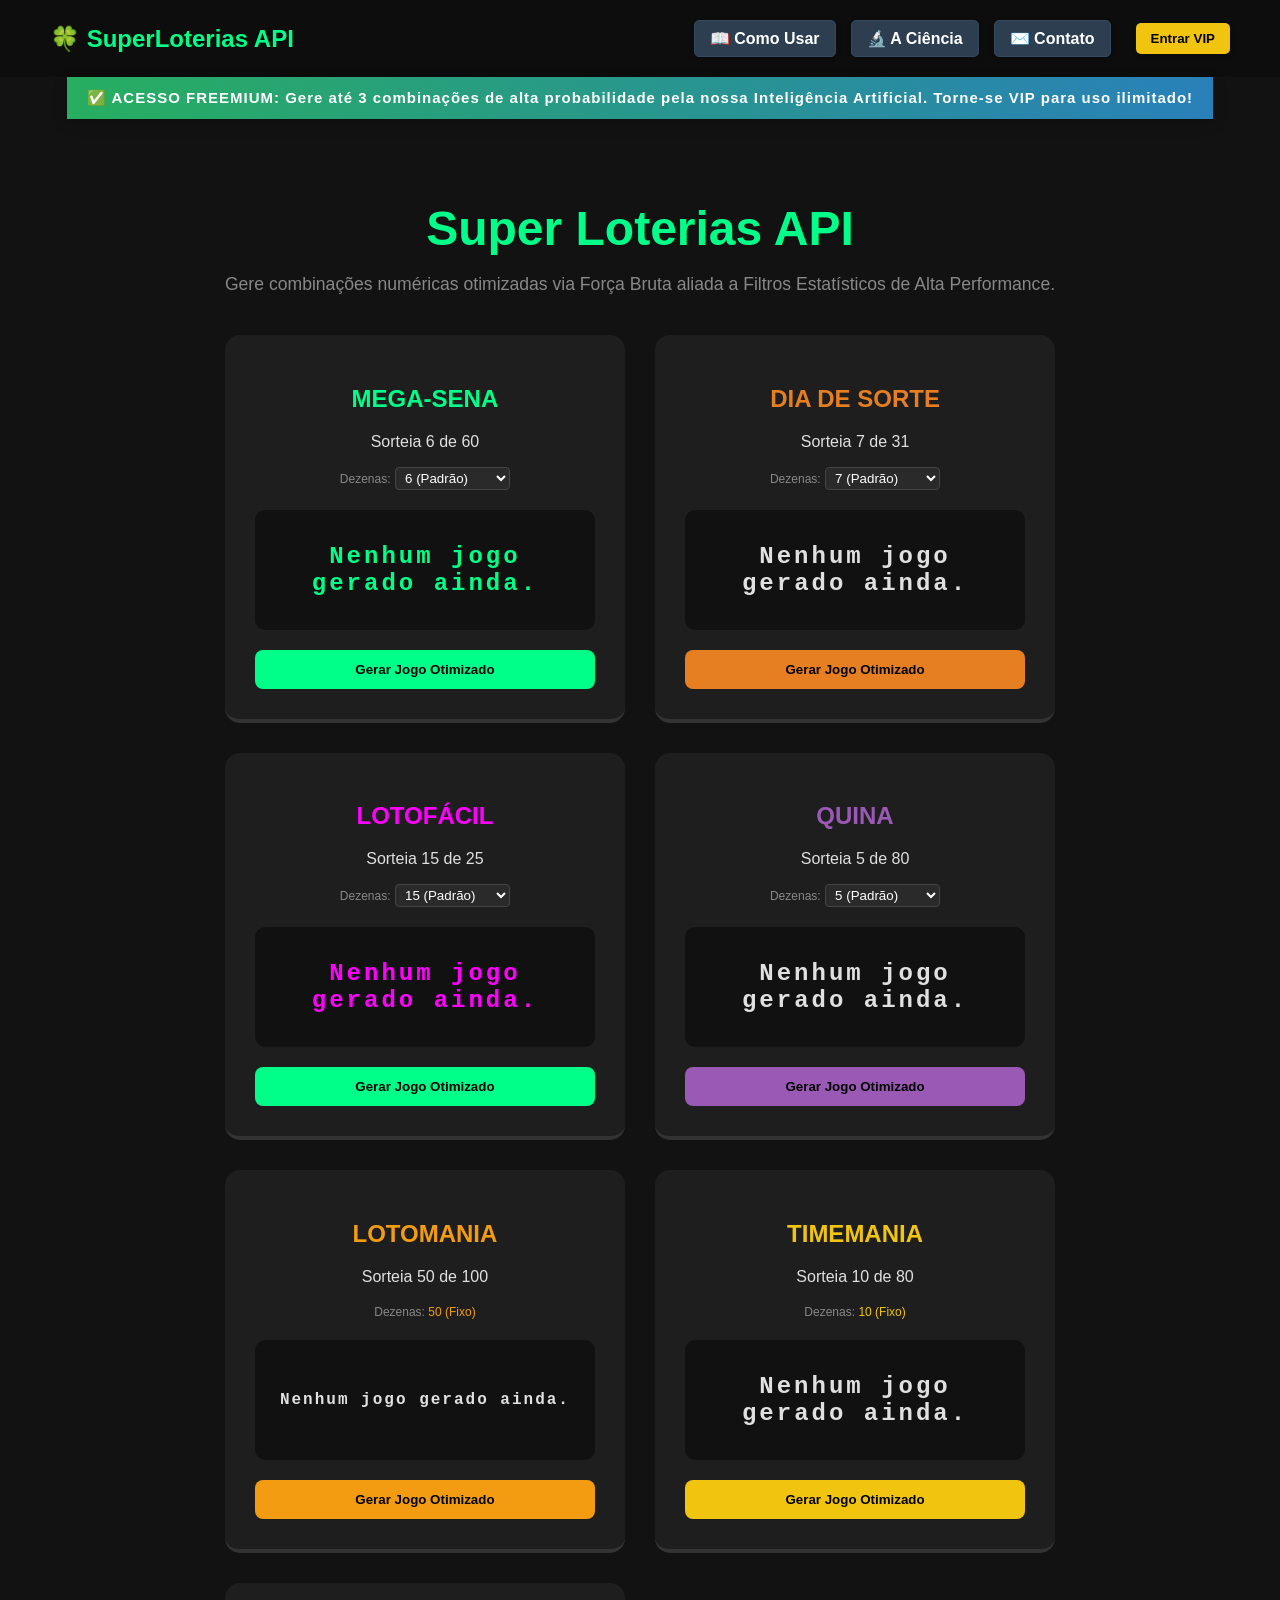
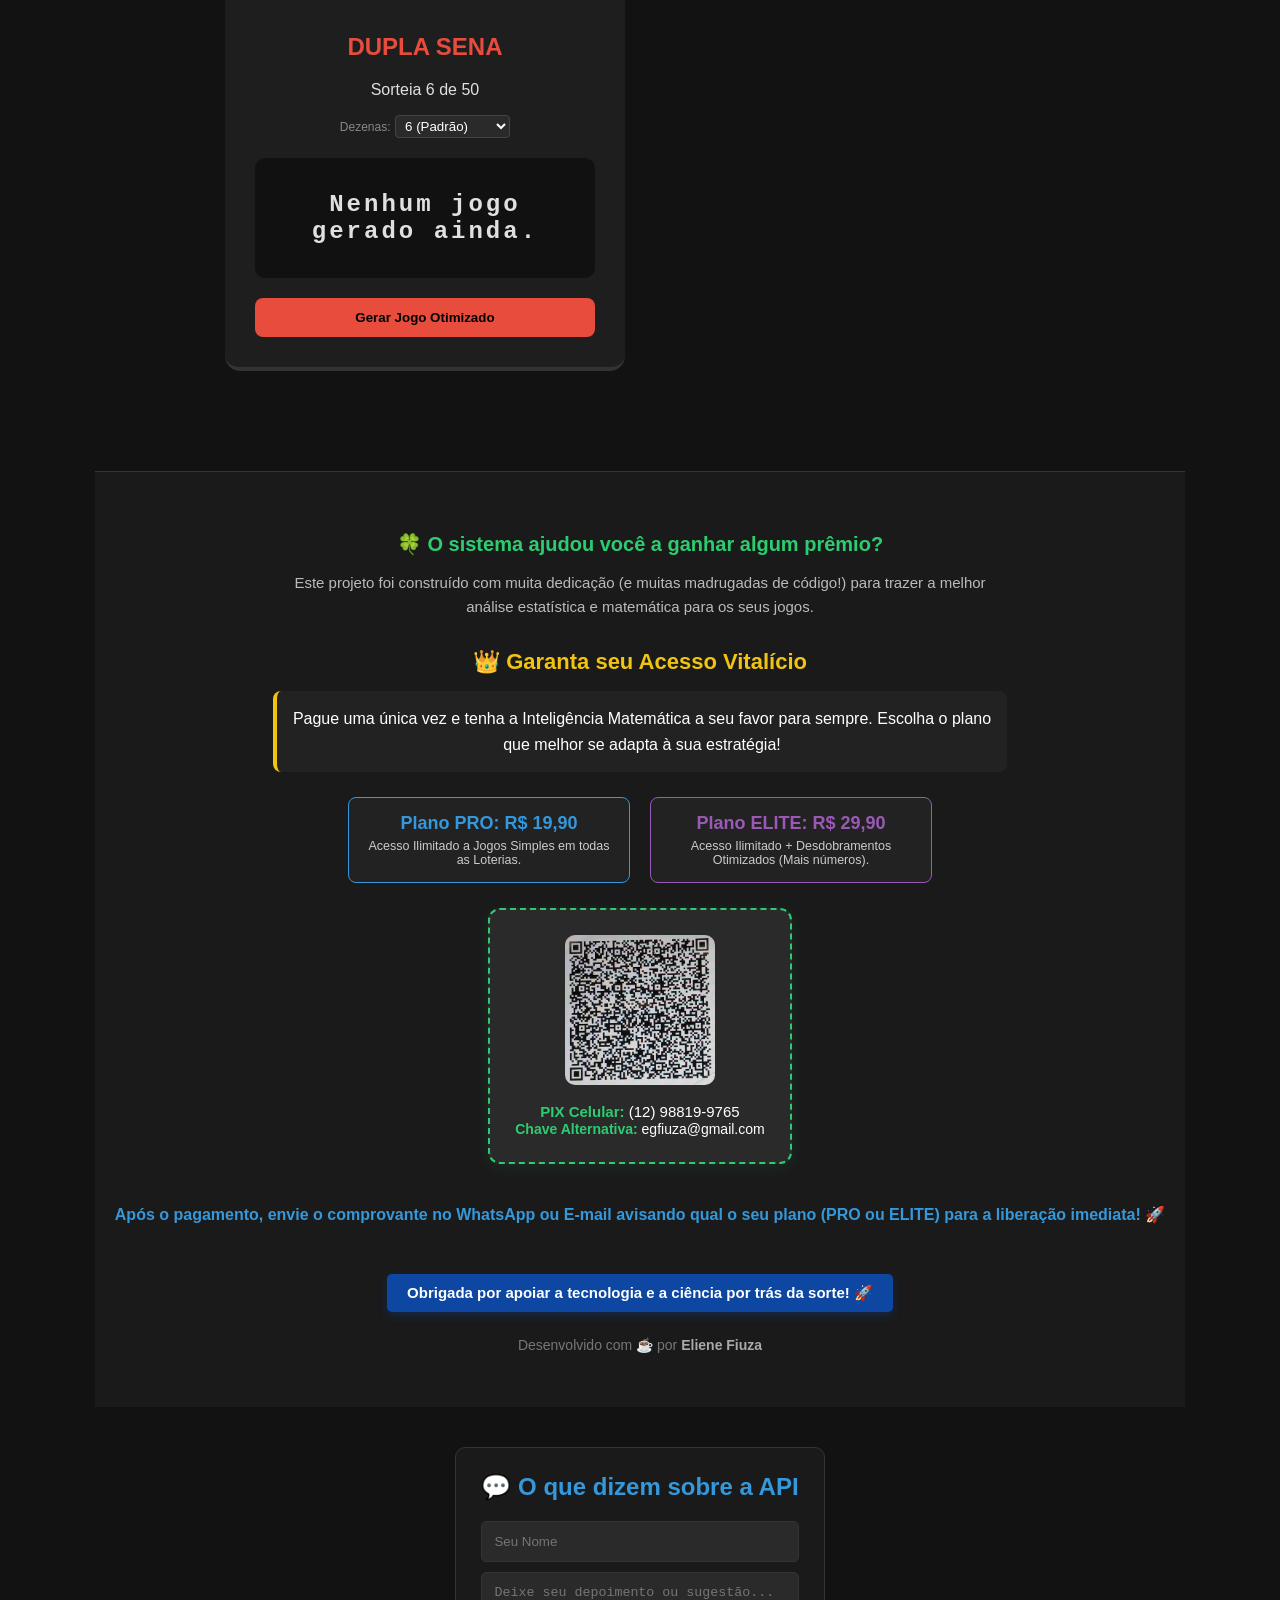
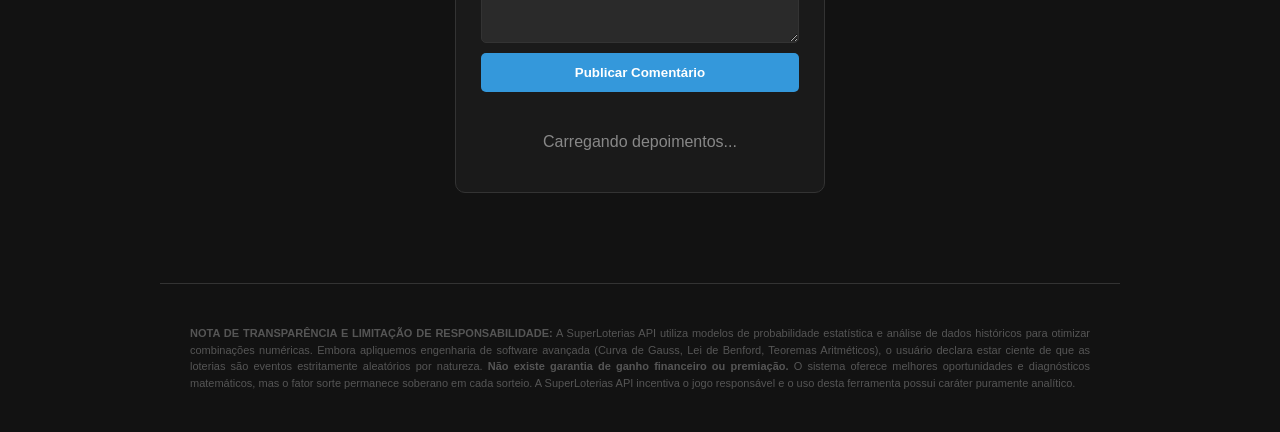
==== commit 9a128f67: "Feat: Dashboard VIP, UX de Login e Trava Freemium" ====
--- a/index.html
+++ b/index.html
@@ -13,7 +13,8 @@
             <a href="#" onclick="abrirInstrucoes()" style="padding: 8px 15px; background: #2c3e50; border: 1px solid #34495e; border-radius: 5px; color: white; text-decoration: none; font-weight: bold; transition: 0.3s; box-shadow: 0 2px 5px rgba(0,0,0,0.2);">📖 Como Usar</a>
             <a href="#" onclick="abrirCiencia()" style="padding: 8px 15px; background: #2c3e50; border: 1px solid #34495e; border-radius: 5px; color: white; text-decoration: none; font-weight: bold; transition: 0.3s; box-shadow: 0 2px 5px rgba(0,0,0,0.2);">🔬 A Ciência</a>
             <a href="#" onclick="abrirContato()" style="padding: 8px 15px; background: #2c3e50; border: 1px solid #34495e; border-radius: 5px; color: white; text-decoration: none; font-weight: bold; transition: 0.3s; box-shadow: 0 2px 5px rgba(0,0,0,0.2);">✉️ Contato</a>
-            <button class="btn-vip" onclick="abrirModal()" style="margin-left: 10px;">Entrar VIP</button>
+            <div id="area-autenticacao" style="margin-left: 10px; display: flex; align-items: center; gap: 10px;">
+    </div>
         </nav>
     </header>
 
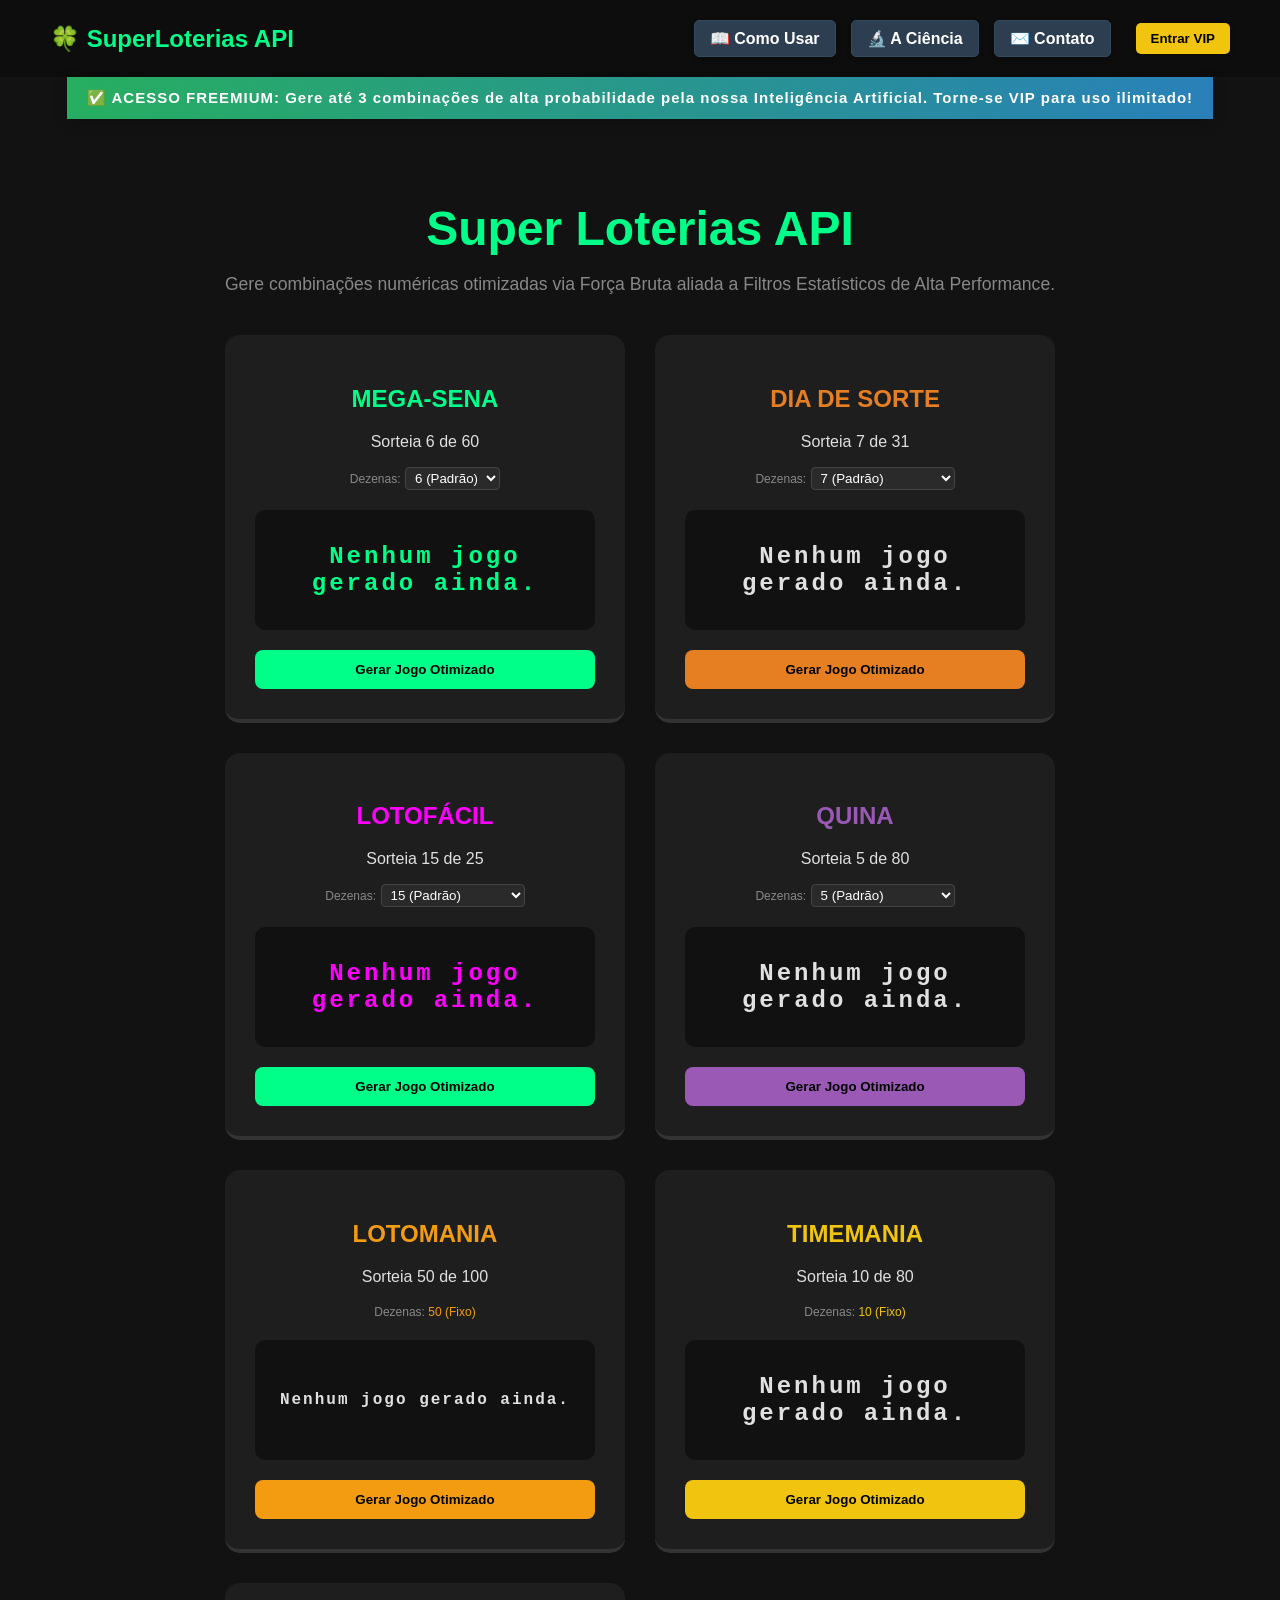
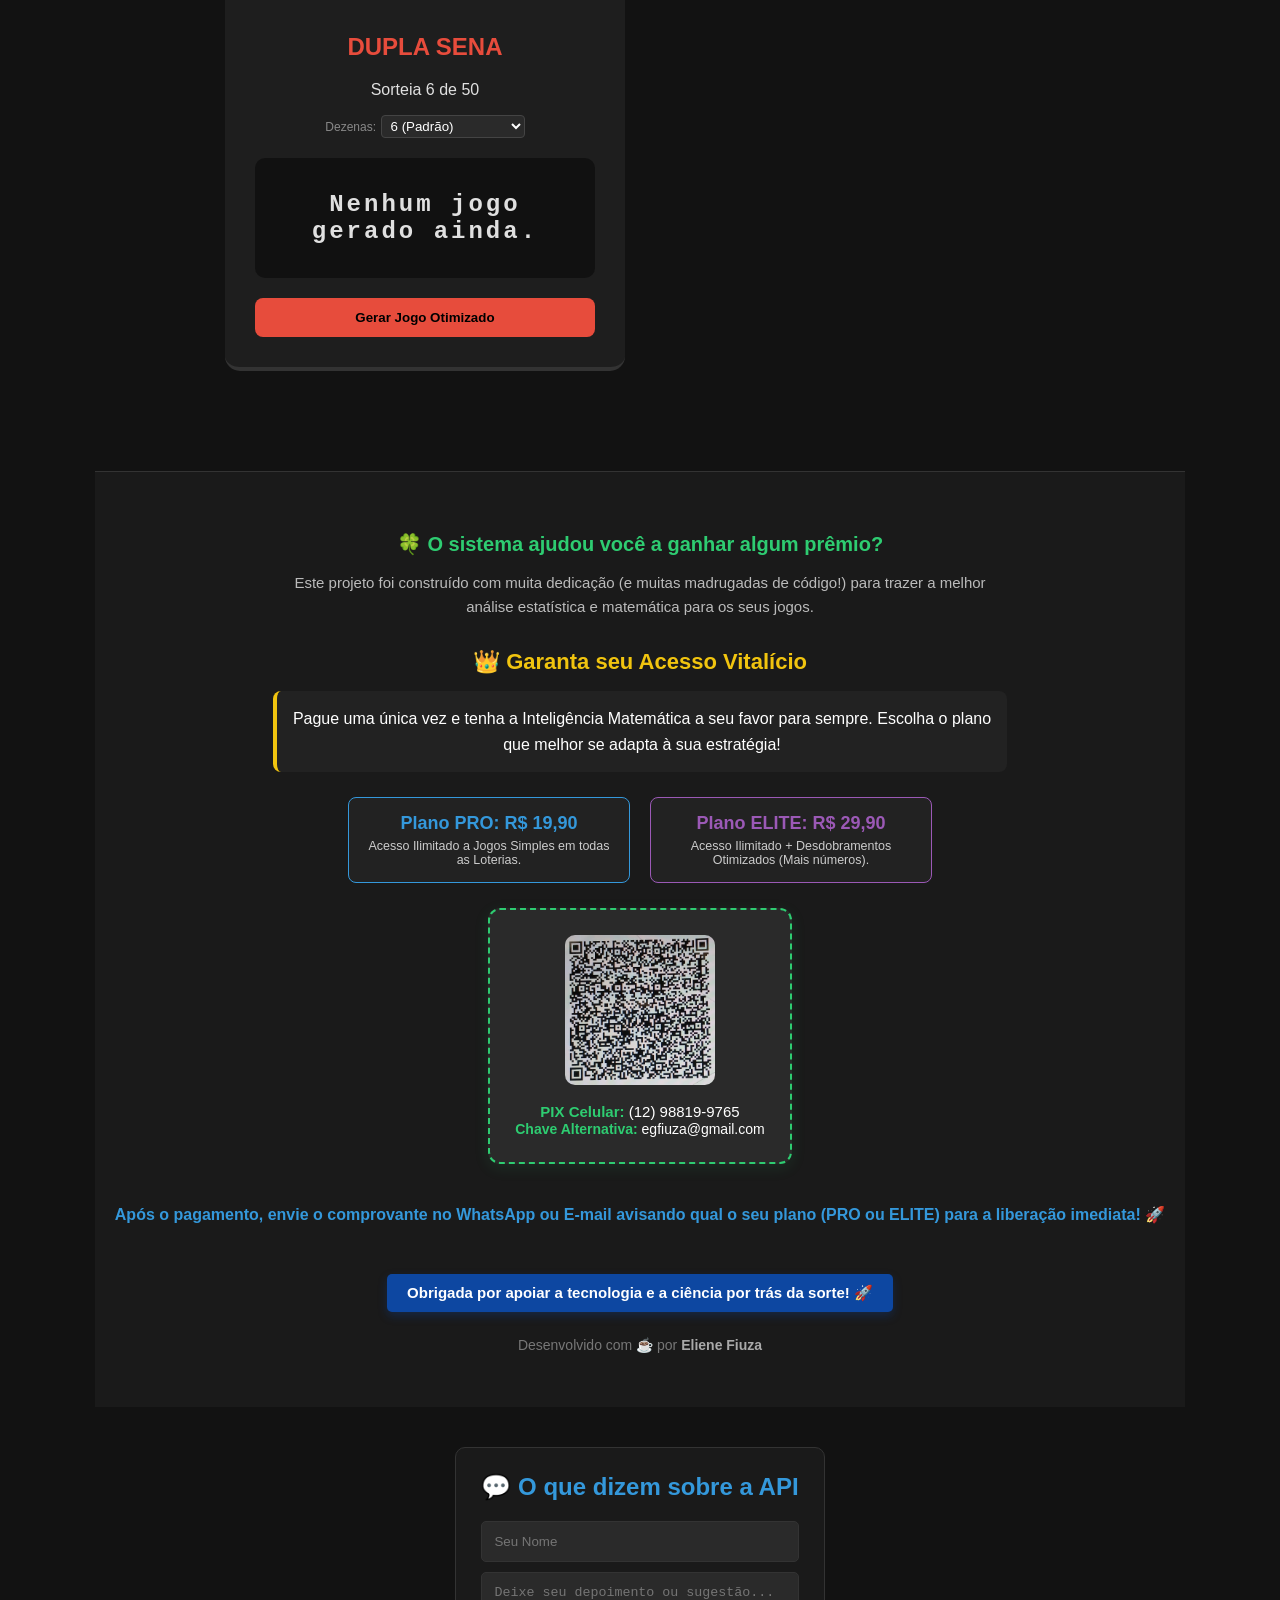
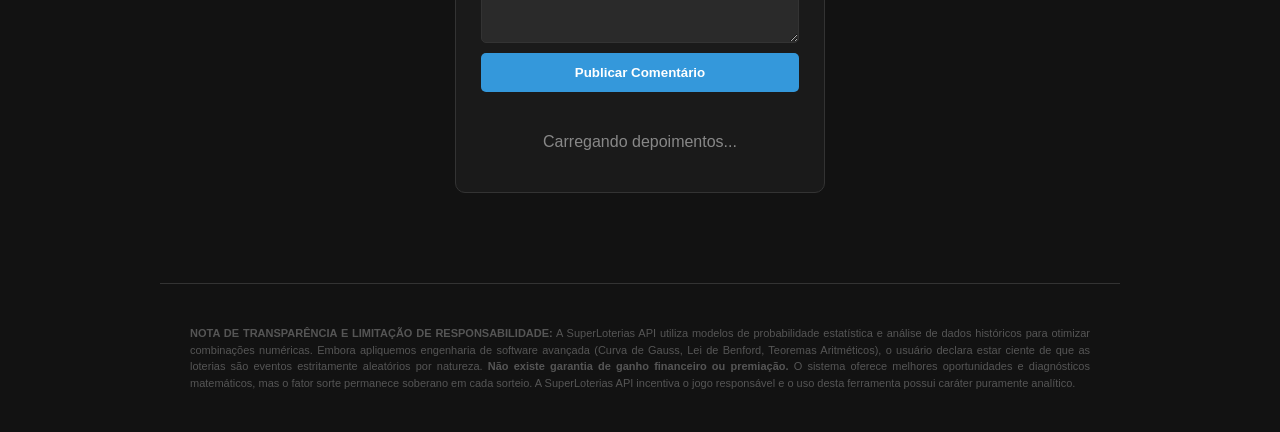
==== commit 8e58e32a: "Fix: Remove ambiguidade do 'Elite Max' e padroniza UI com tabela de planos" ====
--- a/index.html
+++ b/index.html
@@ -37,7 +37,7 @@
                         <option value="8">8 (Elite)</option>
                         <option value="9">9 (Elite)</option>
                         <option value="10">10 (Elite)</option>
-                        <option value="15">15 (Elite Máx)</option>
+                        <option value="15">15 (Elite)</option>
                     </select>
                 </div>
                 <div id="resultado-mega" class="resultado-box" style="min-height: 80px;">
@@ -56,7 +56,7 @@
                         <option value="8">8 (Elite)</option>
                         <option value="9">9 (Elite)</option>
                         <option value="10">10 (Elite)</option>
-                        <option value="15">15 (Elite Máx)</option>
+                        <option value="15">15 (Máximo Caixa)</option>
                     </select>
                 </div>
                 <div id="resultado-diadesorte" class="resultado-box" style="min-height: 80px;">
@@ -76,7 +76,7 @@
                         <option value="17">17 (Elite)</option>
                         <option value="18">18 (Elite)</option>
                         <option value="19">19 (Elite)</option>
-                        <option value="20">20 (Elite Máx)</option>
+                        <option value="20">20 (Máximo Caixa)</option>
                     </select>
                 </div>
                 <div id="resultado-lotofacil" class="resultado-box" style="min-height: 80px;">
@@ -95,7 +95,7 @@
                         <option value="6">6 (Elite)</option>
                         <option value="7">7 (Elite)</option>
                         <option value="10">10 (Elite)</option>
-                        <option value="15">15 (Elite Máx)</option>
+                        <option value="15">15 (Máximo Caixa)</option>
                     </select>
                 </div>
                 <div id="resultado-quina" class="resultado-box" style="min-height: 80px;">
@@ -138,7 +138,7 @@
                         <option value="7">7 (Elite)</option>
                         <option value="8">8 (Elite)</option>
                         <option value="10">10 (Elite)</option>
-                        <option value="15">15 (Elite Máx)</option>
+                        <option value="15">15 (Máximo Caixa)</option>
                     </select>
                 </div>
                 <div id="resultado-duplasena" class="resultado-box" style="min-height: 80px;">
